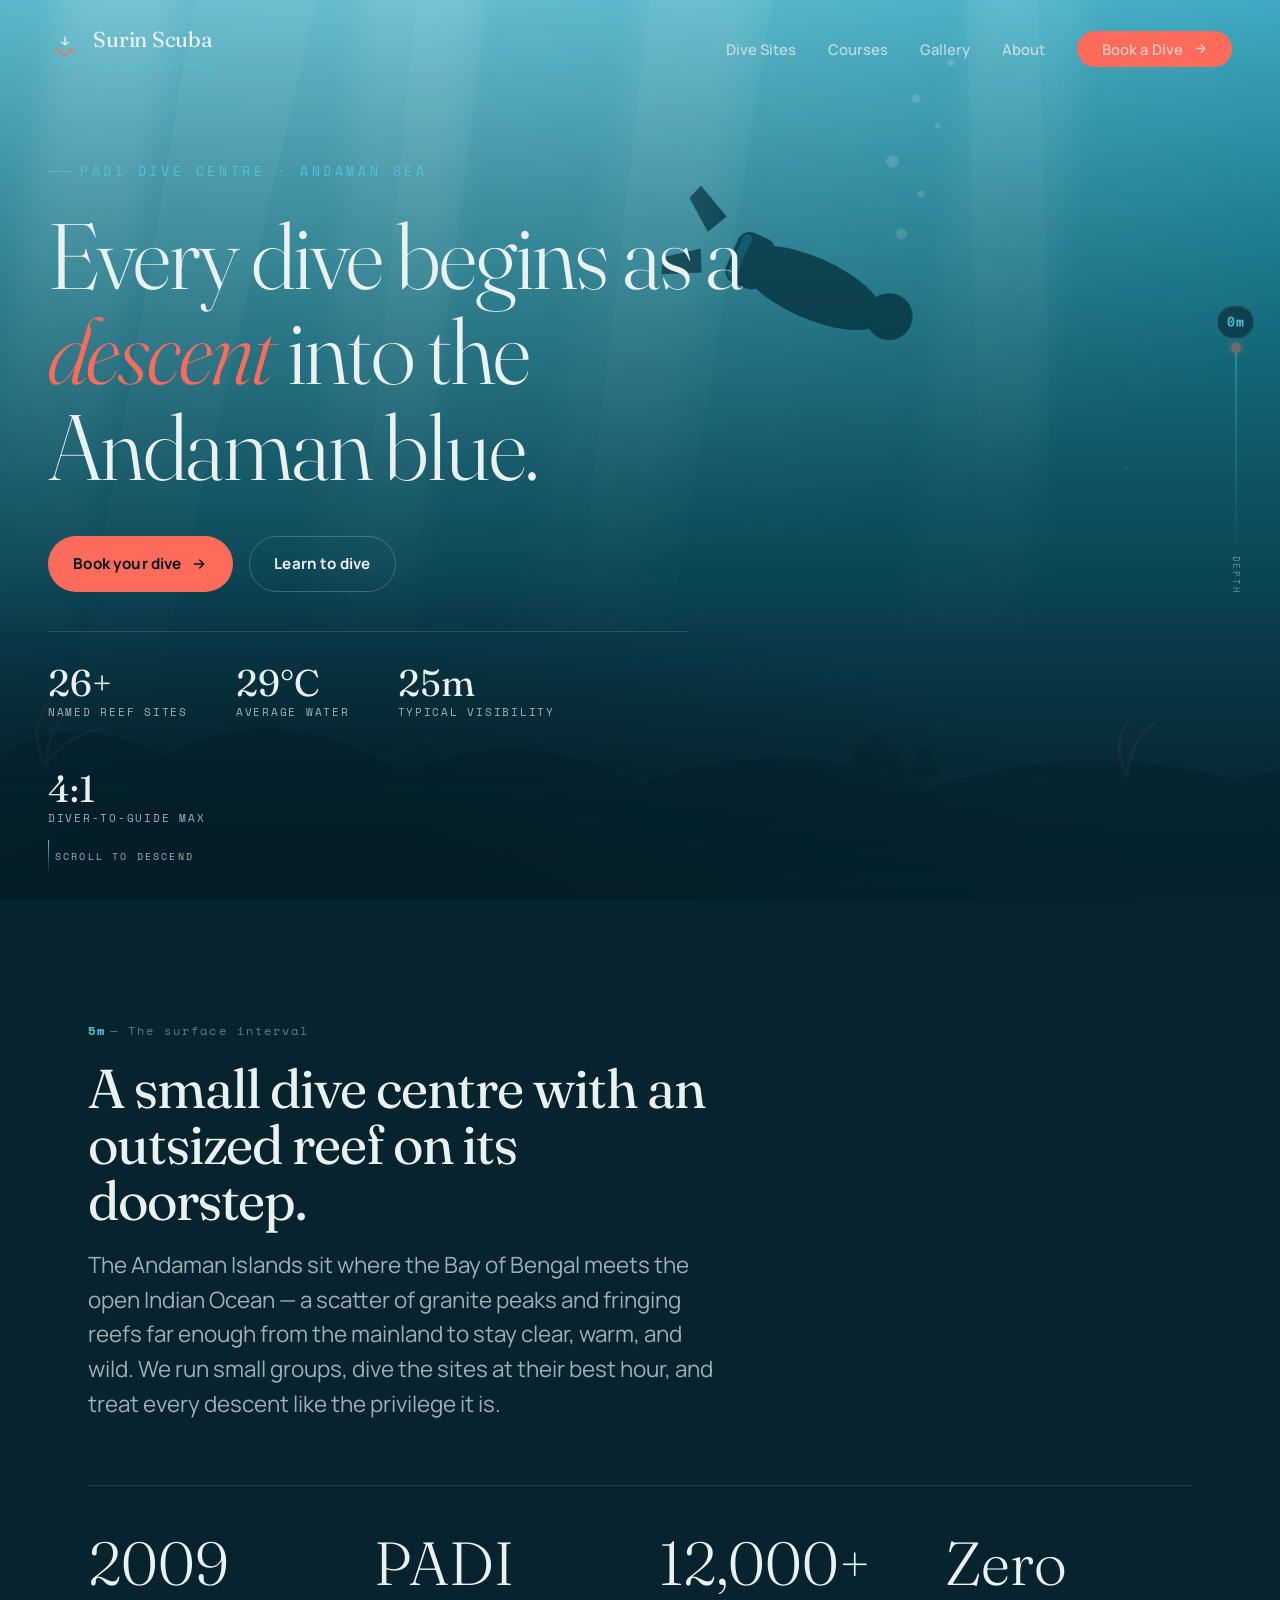
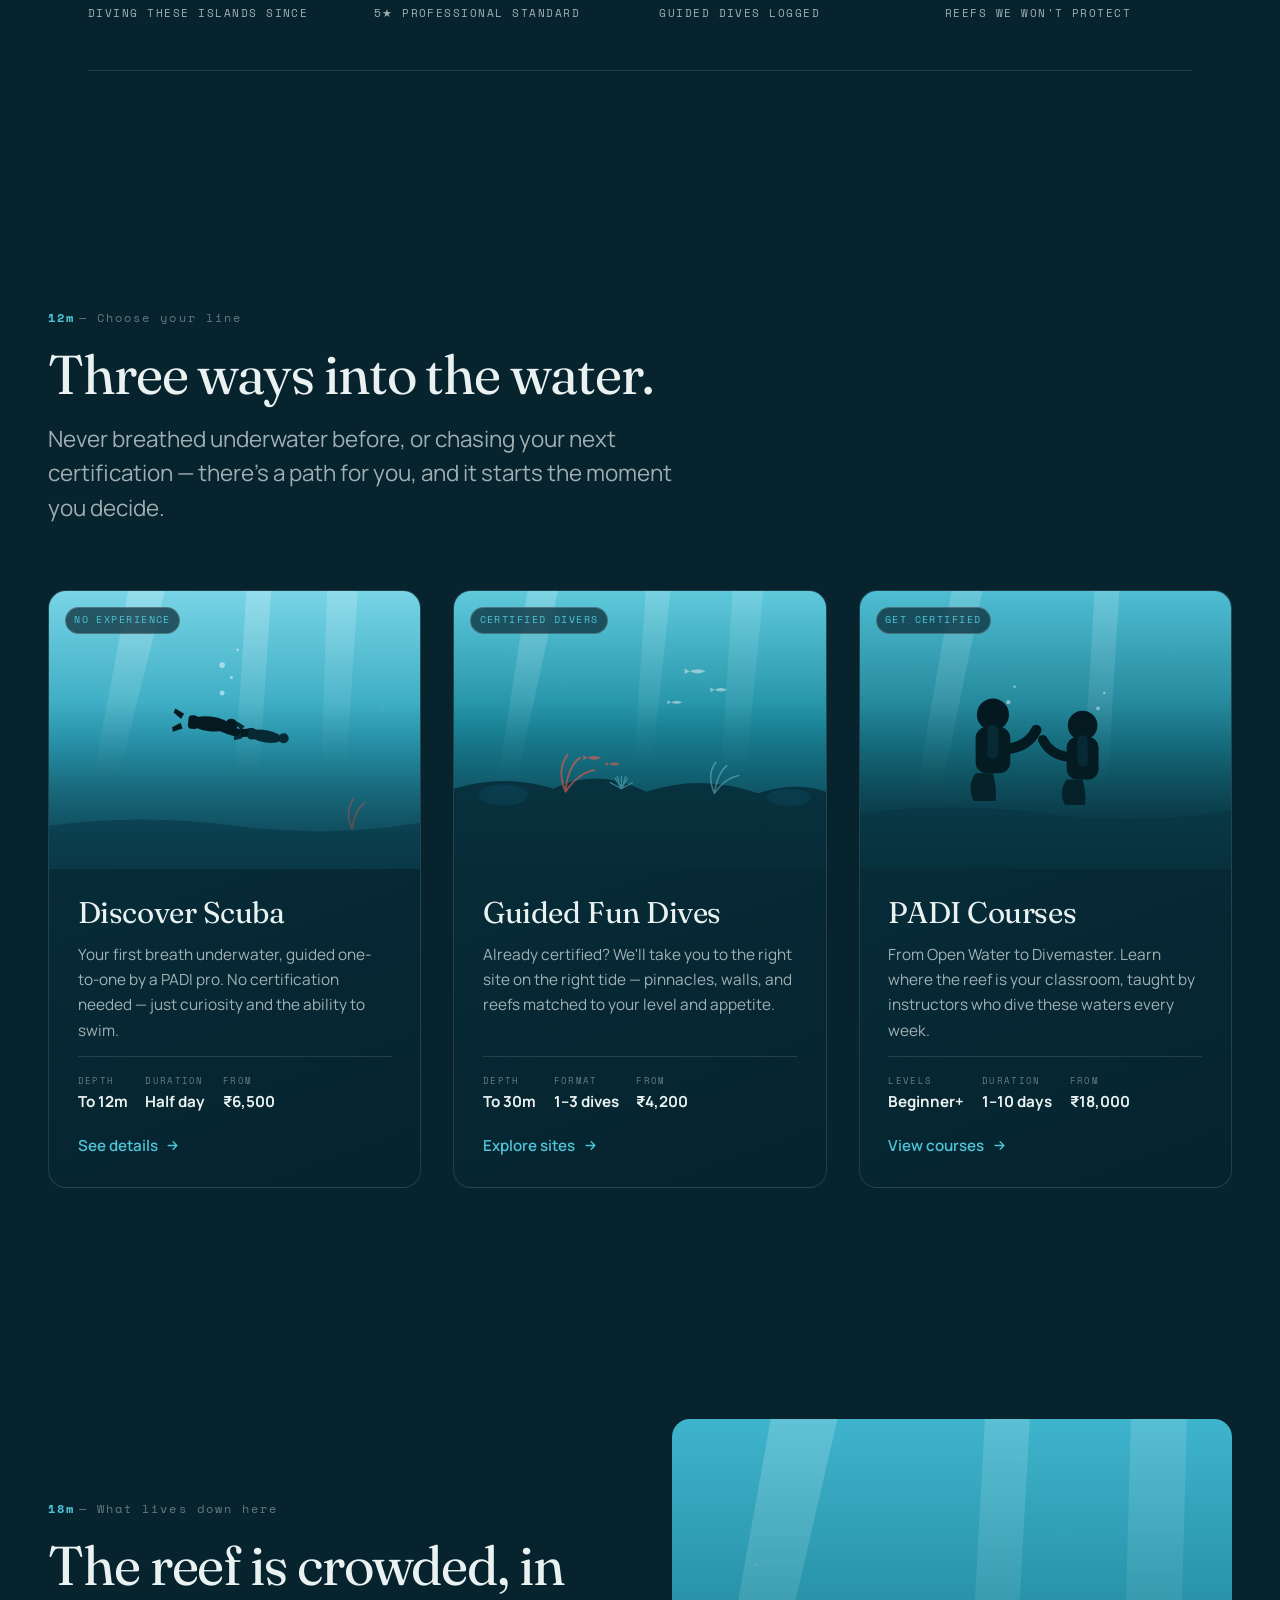
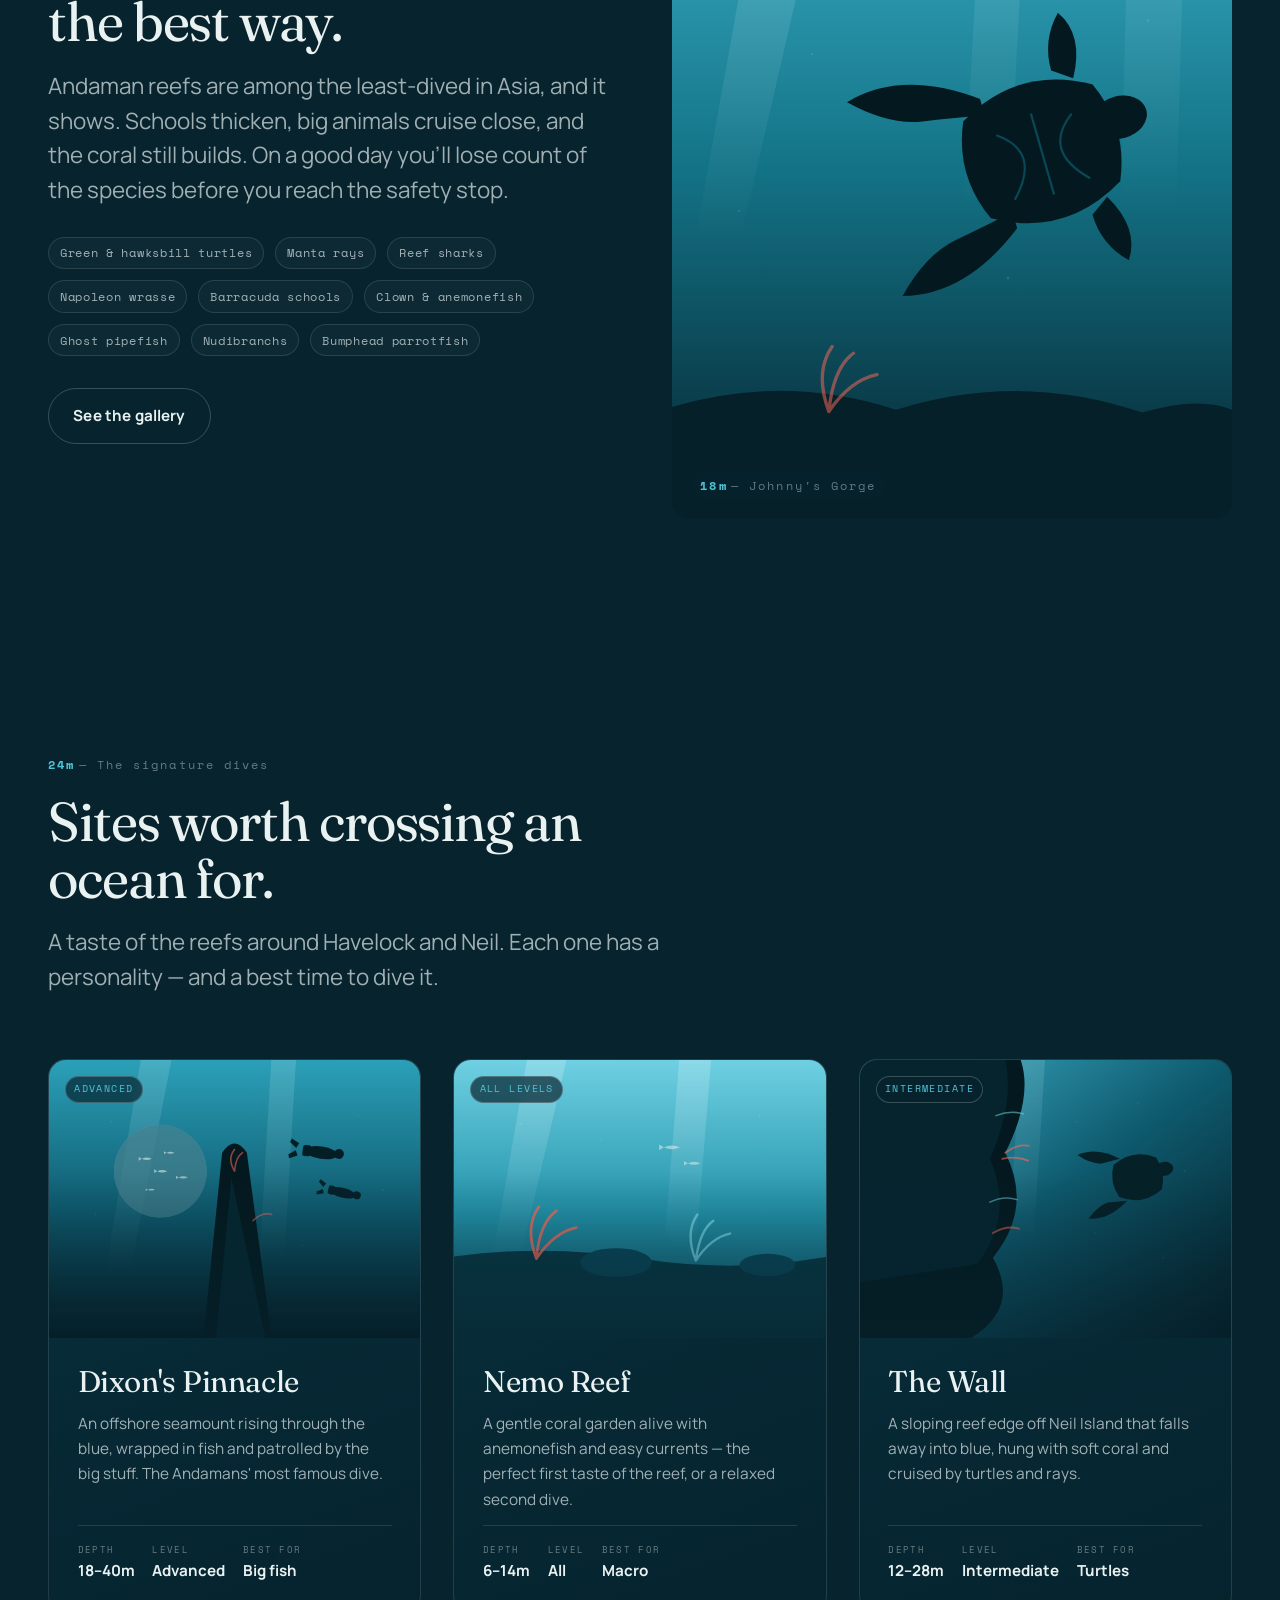
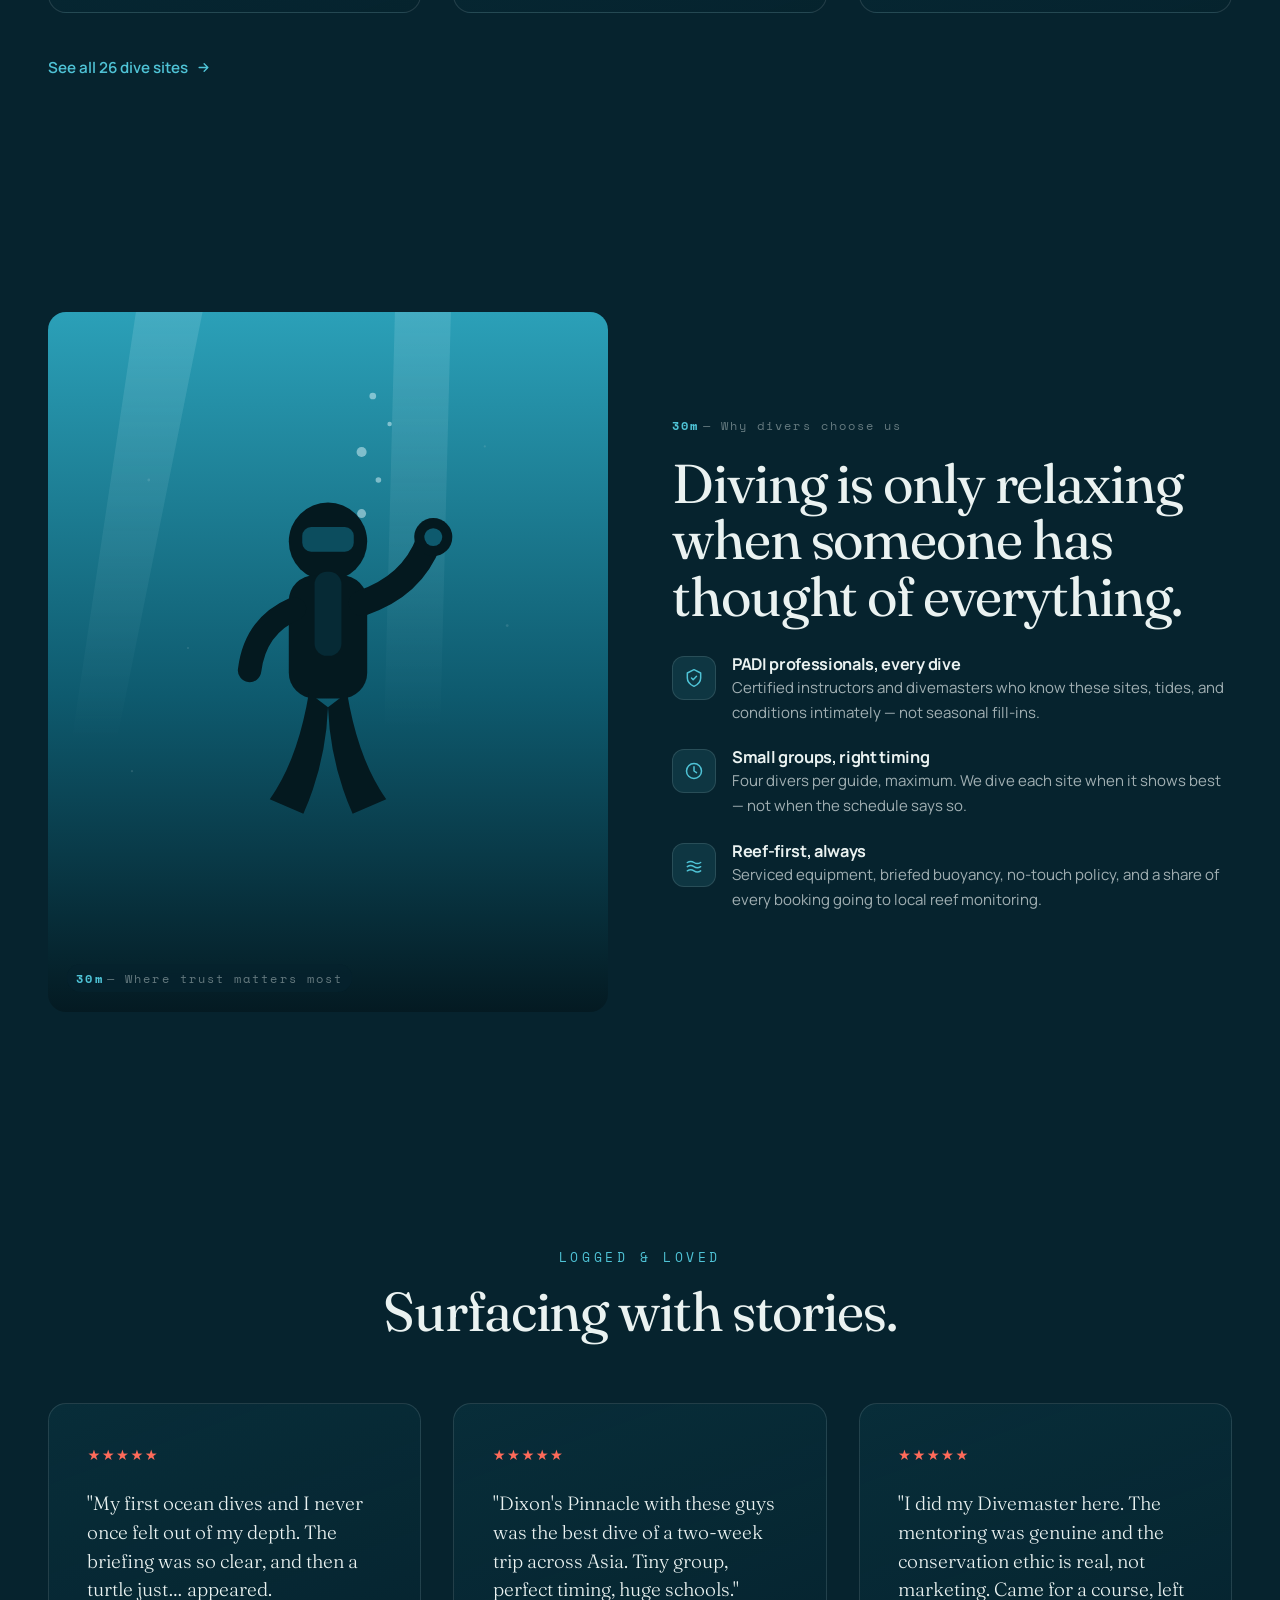
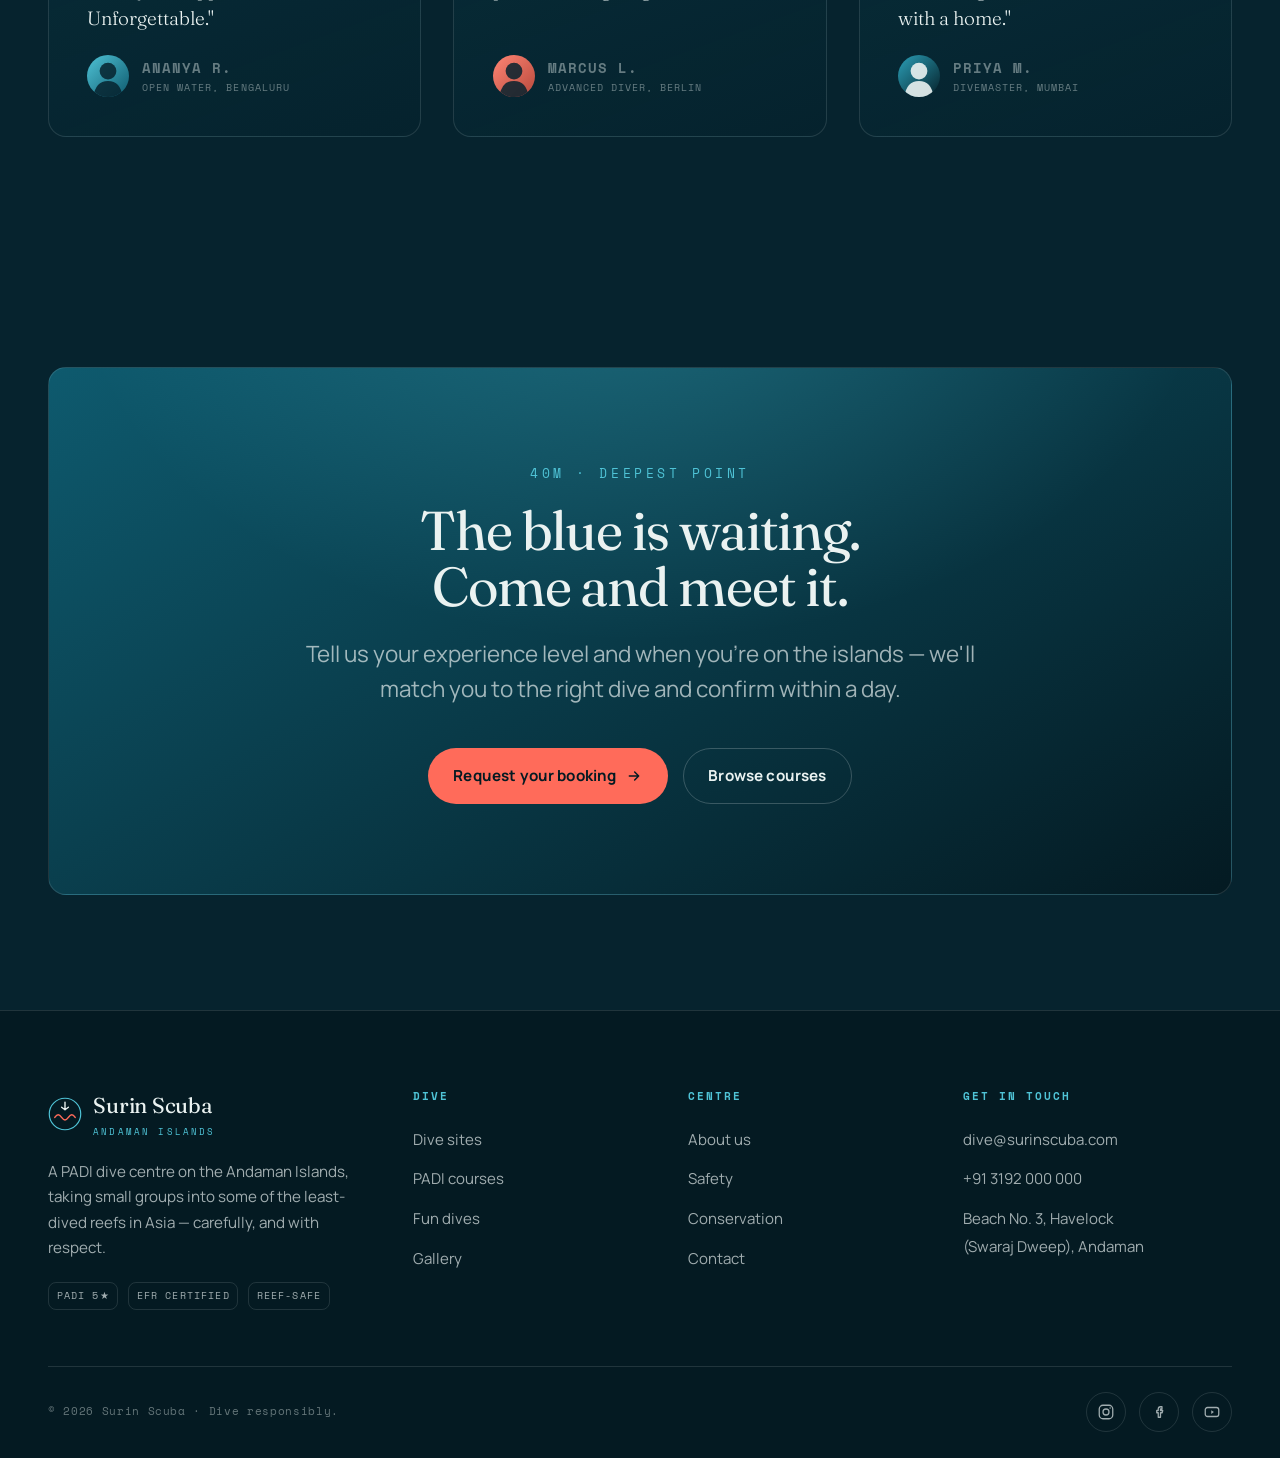
==== index.html @ 65d9786a "Build Surin Scuba dive-centre website Immersive static multi-page site for a PADI dive centre in the" ====
<!DOCTYPE html>
<html lang="en">
<head>
  <meta charset="UTF-8" />
  <meta name="viewport" content="width=device-width, initial-scale=1.0" />
  <title>Surin Scuba — Dive the Andaman Islands | PADI Diving & Courses</title>
  <meta name="description" content="Surin Scuba is a PADI professional dive centre in the Andaman Islands. Descend into living coral reefs, dive with turtles and mantas, and earn your PADI certification in warm, clear water." />
  <link rel="preconnect" href="https://fonts.googleapis.com" />
  <link rel="preconnect" href="https://fonts.gstatic.com" crossorigin />
  <link href="https://fonts.googleapis.com/css2?family=Fraunces:ital,opsz,wght@0,9..144,300;0,9..144,400;0,9..144,500;1,9..144,300;1,9..144,400&family=Manrope:wght@400;500;600;700;800&family=Space+Mono:wght@400;700&display=swap" rel="stylesheet" />
  <link rel="stylesheet" href="assets/css/styles.css" />
  <link rel="icon" href="data:image/svg+xml,%3Csvg xmlns='http://www.w3.org/2000/svg' viewBox='0 0 32 32'%3E%3Ctext y='26' font-size='26'%3E🤿%3C/text%3E%3C/svg%3E" />
</head>
<body data-page="home">

  <!-- ============ HEADER ============ -->
  <header class="site-header">
    <div class="container container--wide">
      <nav class="nav" aria-label="Primary">
        <a class="brand" href="index.html" aria-label="Surin Scuba home">
          <svg class="brand__mark" viewBox="0 0 40 40" fill="none" aria-hidden="true">
            <circle cx="20" cy="20" r="18.5" stroke="#4FC3D6" stroke-width="1.4"/>
            <path d="M8 24c3-4 5-4 8 0s5 4 8 0 5-4 8 0" stroke="#FF6B5A" stroke-width="1.8" stroke-linecap="round"/>
            <path d="M20 6v9m0 0l-4-3m4 3l4-3" stroke="#EAF2F1" stroke-width="1.6" stroke-linecap="round" stroke-linejoin="round"/>
          </svg>
          <span>Surin Scuba<small>Andaman Islands</small></span>
        </a>
        <ul class="nav__links">
          <li><a href="dive-sites.html">Dive Sites</a></li>
          <li><a href="courses.html">Courses</a></li>
          <li><a href="gallery.html">Gallery</a></li>
          <li><a href="about.html">About</a></li>
          <li class="nav__cta"><a class="btn" href="book.html">Book a Dive
            <svg width="15" height="15" viewBox="0 0 24 24" fill="none" stroke="currentColor" stroke-width="2.2" aria-hidden="true"><path d="M5 12h14M13 6l6 6-6 6" stroke-linecap="round" stroke-linejoin="round"/></svg>
          </a></li>
        </ul>
        <button class="nav__toggle" aria-label="Toggle menu" aria-expanded="false" aria-controls="primary-menu"><span></span></button>
      </nav>
    </div>
  </header>

  <!-- ============ DEPTH GAUGE (signature) ============ -->
  <aside class="depth-gauge" data-max-depth="40" aria-hidden="true">
    <span class="depth-gauge__readout">0m</span>
    <div class="depth-gauge__track"><span class="depth-gauge__thumb"></span></div>
    <span class="depth-gauge__label">Depth</span>
  </aside>

  <main>
    <!-- ============ HERO ============ -->
    <section class="hero" aria-label="Introduction">
      <div class="hero__media">
        <img src="assets/img/scene-hero.svg" alt="A diver descending through sunlit water above a coral reef" loading="eager" fetchpriority="high" />
      </div>
      <div class="light-rays" aria-hidden="true"><span></span><span></span><span></span><span></span></div>
      <div class="hero__scrim" aria-hidden="true"></div>

      <div class="container container--wide hero__inner">
        <p class="eyebrow hero__eyebrow">PADI Dive Centre · Andaman Sea</p>
        <h1>Every dive begins as a <span class="display-accent">descent</span> into the Andaman blue.</h1>
        <div class="hero__cta">
          <a class="btn" href="book.html">Book your dive
            <svg width="16" height="16" viewBox="0 0 24 24" fill="none" stroke="currentColor" stroke-width="2.2" aria-hidden="true"><path d="M5 12h14M13 6l6 6-6 6" stroke-linecap="round" stroke-linejoin="round"/></svg>
          </a>
          <a class="btn btn--ghost" href="courses.html">Learn to dive</a>
        </div>
        <div class="hero__meta">
          <div class="hero__stat"><b>26+</b><span>Named reef sites</span></div>
          <div class="hero__stat"><b>29°C</b><span>Average water</span></div>
          <div class="hero__stat"><b>25m</b><span>Typical visibility</span></div>
          <div class="hero__stat"><b>4:1</b><span>Diver-to-guide max</span></div>
        </div>
      </div>
      <span class="scroll-hint"><i></i> Scroll to descend</span>
    </section>

    <!-- ============ INTRO / THESIS ============ -->
    <section class="section" aria-label="Welcome">
      <div class="container">
        <div class="section__head">
          <span class="depth-marker"><b>5m</b> — The surface interval</span>
          <h2 style="margin-top:1rem;">A small dive centre with an outsized reef on its doorstep.</h2>
          <p class="lead">The Andaman Islands sit where the Bay of Bengal meets the open Indian Ocean — a scatter of granite peaks and fringing reefs far enough from the mainland to stay clear, warm, and wild. We run small groups, dive the sites at their best hour, and treat every descent like the privilege it is.</p>
        </div>
        <div class="stat-strip reveal">
          <div class="stat"><b>2009</b><span>Diving these islands since</span></div>
          <div class="stat"><b>PADI</b><span>5★ professional standard</span></div>
          <div class="stat"><b>12,000+</b><span>Guided dives logged</span></div>
          <div class="stat"><b>Zero</b><span>Reefs we won't protect</span></div>
        </div>
      </div>
    </section>

    <!-- ============ THREE PATHS ============ -->
    <section class="section" aria-label="Ways to dive with us">
      <div class="container container--wide">
        <div class="section__head">
          <span class="depth-marker"><b>12m</b> — Choose your line</span>
          <h2 style="margin-top:1rem;">Three ways into the water.</h2>
          <p class="lead">Never breathed underwater before, or chasing your next certification — there's a path for you, and it starts the moment you decide.</p>
        </div>
        <div class="grid grid--3">

          <article class="card reveal" data-delay="1">
            <div class="card__media">
              <span class="card__tag">No experience</span>
              <img src="assets/img/scene-discover.svg" alt="A beginner diver kneeling on a shallow sandy seabed with an instructor" loading="lazy" />
            </div>
            <div class="card__body">
              <h3>Discover Scuba</h3>
              <p>Your first breath underwater, guided one-to-one by a PADI pro. No certification needed — just curiosity and the ability to swim.</p>
              <div class="card__stats">
                <div class="card__stat"><span>Depth</span><b>To 12m</b></div>
                <div class="card__stat"><span>Duration</span><b>Half day</b></div>
                <div class="card__stat"><span>From</span><b>₹6,500</b></div>
              </div>
              <div class="card__foot">
                <a class="link-arrow" href="courses.html#discover">See details
                  <svg width="15" height="15" viewBox="0 0 24 24" fill="none" stroke="currentColor" stroke-width="2.2" aria-hidden="true"><path d="M5 12h14M13 6l6 6-6 6" stroke-linecap="round" stroke-linejoin="round"/></svg>
                </a>
              </div>
            </div>
          </article>

          <article class="card reveal" data-delay="2">
            <div class="card__media">
              <span class="card__tag">Certified divers</span>
              <img src="assets/img/scene-reef.svg" alt="A scuba diver gliding over a vibrant coral wall" loading="lazy" />
            </div>
            <div class="card__body">
              <h3>Guided Fun Dives</h3>
              <p>Already certified? We'll take you to the right site on the right tide — pinnacles, walls, and reefs matched to your level and appetite.</p>
              <div class="card__stats">
                <div class="card__stat"><span>Depth</span><b>To 30m</b></div>
                <div class="card__stat"><span>Format</span><b>1–3 dives</b></div>
                <div class="card__stat"><span>From</span><b>₹4,200</b></div>
              </div>
              <div class="card__foot">
                <a class="link-arrow" href="dive-sites.html">Explore sites
                  <svg width="15" height="15" viewBox="0 0 24 24" fill="none" stroke="currentColor" stroke-width="2.2" aria-hidden="true"><path d="M5 12h14M13 6l6 6-6 6" stroke-linecap="round" stroke-linejoin="round"/></svg>
                </a>
              </div>
            </div>
          </article>

          <article class="card reveal" data-delay="3">
            <div class="card__media">
              <span class="card__tag">Get certified</span>
              <img src="assets/img/scene-course.svg" alt="Two divers practising skills in clear blue water" loading="lazy" />
            </div>
            <div class="card__body">
              <h3>PADI Courses</h3>
              <p>From Open Water to Divemaster. Learn where the reef is your classroom, taught by instructors who dive these waters every week.</p>
              <div class="card__stats">
                <div class="card__stat"><span>Levels</span><b>Beginner+</b></div>
                <div class="card__stat"><span>Duration</span><b>1–10 days</b></div>
                <div class="card__stat"><span>From</span><b>₹18,000</b></div>
              </div>
              <div class="card__foot">
                <a class="link-arrow" href="courses.html">View courses
                  <svg width="15" height="15" viewBox="0 0 24 24" fill="none" stroke="currentColor" stroke-width="2.2" aria-hidden="true"><path d="M5 12h14M13 6l6 6-6 6" stroke-linecap="round" stroke-linejoin="round"/></svg>
                </a>
              </div>
            </div>
          </article>

        </div>
      </div>
    </section>

    <!-- ============ MARINE LIFE SPLIT ============ -->
    <section class="section" aria-label="Marine life">
      <div class="container container--wide">
        <div class="split split--reverse">
          <div class="split__media reveal">
            <img src="assets/img/scene-turtle.svg" alt="A green sea turtle swimming over a coral reef" loading="lazy" />
            <span class="depth-marker"><b>18m</b> — Johnny's Gorge</span>
          </div>
          <div>
            <span class="depth-marker"><b>18m</b> — What lives down here</span>
            <h2 style="margin:1rem 0 1.2rem;">The reef is crowded, in the best way.</h2>
            <p class="lead">Andaman reefs are among the least-dived in Asia, and it shows. Schools thicken, big animals cruise close, and the coral still builds. On a good day you'll lose count of the species before you reach the safety stop.</p>
            <div class="species-row" style="margin-top:1.8rem;">
              <span class="species-chip">Green &amp; hawksbill turtles</span>
              <span class="species-chip">Manta rays</span>
              <span class="species-chip">Reef sharks</span>
              <span class="species-chip">Napoleon wrasse</span>
              <span class="species-chip">Barracuda schools</span>
              <span class="species-chip">Clown &amp; anemonefish</span>
              <span class="species-chip">Ghost pipefish</span>
              <span class="species-chip">Nudibranchs</span>
              <span class="species-chip">Bumphead parrotfish</span>
            </div>
            <div class="hero__cta" style="margin-top:2rem;">
              <a class="btn btn--ghost" href="gallery.html">See the gallery</a>
            </div>
          </div>
        </div>
      </div>
    </section>

    <!-- ============ FEATURED SITES ============ -->
    <section class="section" aria-label="Featured dive sites">
      <div class="container container--wide">
        <div class="section__head">
          <span class="depth-marker"><b>24m</b> — The signature dives</span>
          <h2 style="margin-top:1rem;">Sites worth crossing an ocean for.</h2>
          <p class="lead">A taste of the reefs around Havelock and Neil. Each one has a personality — and a best time to dive it.</p>
        </div>
        <div class="grid grid--3">
          <article class="card reveal" data-delay="1">
            <div class="card__media"><span class="card__tag">Advanced</span>
              <img src="assets/img/scene-pinnacle.svg" alt="Divers descending a deep offshore pinnacle" loading="lazy" /></div>
            <div class="card__body">
              <h3>Dixon's Pinnacle</h3>
              <p>An offshore seamount rising through the blue, wrapped in fish and patrolled by the big stuff. The Andamans' most famous dive.</p>
              <div class="card__stats">
                <div class="card__stat"><span>Depth</span><b>18–40m</b></div>
                <div class="card__stat"><span>Level</span><b>Advanced</b></div>
                <div class="card__stat"><span>Best for</span><b>Big fish</b></div>
              </div>
            </div>
          </article>
          <article class="card reveal" data-delay="2">
            <div class="card__media"><span class="card__tag">All levels</span>
              <img src="assets/img/scene-coral.svg" alt="Shallow coral garden teeming with reef fish" loading="lazy" /></div>
            <div class="card__body">
              <h3>Nemo Reef</h3>
              <p>A gentle coral garden alive with anemonefish and easy currents — the perfect first taste of the reef, or a relaxed second dive.</p>
              <div class="card__stats">
                <div class="card__stat"><span>Depth</span><b>6–14m</b></div>
                <div class="card__stat"><span>Level</span><b>All</b></div>
                <div class="card__stat"><span>Best for</span><b>Macro</b></div>
              </div>
            </div>
          </article>
          <article class="card reveal" data-delay="3">
            <div class="card__media"><span class="card__tag">Intermediate</span>
              <img src="assets/img/scene-wall.svg" alt="A reef wall dropping into deep blue water" loading="lazy" /></div>
            <div class="card__body">
              <h3>The Wall</h3>
              <p>A sloping reef edge off Neil Island that falls away into blue, hung with soft coral and cruised by turtles and rays.</p>
              <div class="card__stats">
                <div class="card__stat"><span>Depth</span><b>12–28m</b></div>
                <div class="card__stat"><span>Level</span><b>Intermediate</b></div>
                <div class="card__stat"><span>Best for</span><b>Turtles</b></div>
              </div>
            </div>
          </article>
        </div>
        <div style="margin-top:2.5rem;">
          <a class="link-arrow" href="dive-sites.html">See all 26 dive sites
            <svg width="15" height="15" viewBox="0 0 24 24" fill="none" stroke="currentColor" stroke-width="2.2" aria-hidden="true"><path d="M5 12h14M13 6l6 6-6 6" stroke-linecap="round" stroke-linejoin="round"/></svg>
          </a>
        </div>
      </div>
    </section>

    <!-- ============ WHY US ============ -->
    <section class="section" aria-label="Why dive with Surin Scuba">
      <div class="container container--wide">
        <div class="split">
          <div class="split__media reveal">
            <img src="assets/img/scene-guide.svg" alt="A dive guide signalling underwater in clear blue water" loading="lazy" />
            <span class="depth-marker"><b>30m</b> — Where trust matters most</span>
          </div>
          <div>
            <span class="depth-marker"><b>30m</b> — Why divers choose us</span>
            <h2 style="margin:1rem 0 0.6rem;">Diving is only relaxing when someone has thought of everything.</h2>
            <ul class="feature-list">
              <li>
                <span class="fi-icon"><svg width="20" height="20" viewBox="0 0 24 24" fill="none" stroke="currentColor" stroke-width="1.8" aria-hidden="true"><path d="M12 2l8 4v6c0 5-3.5 8-8 10-4.5-2-8-5-8-10V6l8-4z" stroke-linejoin="round"/><path d="M9 12l2 2 4-4" stroke-linecap="round" stroke-linejoin="round"/></svg></span>
                <div><h4>PADI professionals, every dive</h4><p>Certified instructors and divemasters who know these sites, tides, and conditions intimately — not seasonal fill-ins.</p></div>
              </li>
              <li>
                <span class="fi-icon"><svg width="20" height="20" viewBox="0 0 24 24" fill="none" stroke="currentColor" stroke-width="1.8" aria-hidden="true"><circle cx="12" cy="12" r="9"/><path d="M12 7v5l3 2" stroke-linecap="round" stroke-linejoin="round"/></svg></span>
                <div><h4>Small groups, right timing</h4><p>Four divers per guide, maximum. We dive each site when it shows best — not when the schedule says so.</p></div>
              </li>
              <li>
                <span class="fi-icon"><svg width="20" height="20" viewBox="0 0 24 24" fill="none" stroke="currentColor" stroke-width="1.8" aria-hidden="true"><path d="M4 14c3-2 5-2 8 0s5 2 8 0" stroke-linecap="round"/><path d="M4 9c3-2 5-2 8 0s5 2 8 0" stroke-linecap="round"/><path d="M4 19c3-2 5-2 8 0s5 2 8 0" stroke-linecap="round"/></svg></span>
                <div><h4>Reef-first, always</h4><p>Serviced equipment, briefed buoyancy, no-touch policy, and a share of every booking going to local reef monitoring.</p></div>
              </li>
            </ul>
          </div>
        </div>
      </div>
    </section>

    <!-- ============ TESTIMONIALS ============ -->
    <section class="section" aria-label="What divers say">
      <div class="container container--wide">
        <div class="section__head section__head--center">
          <span class="eyebrow eyebrow--center">Logged &amp; loved</span>
          <h2 style="margin-top:0.8rem;">Surfacing with stories.</h2>
        </div>
        <div class="grid grid--3">
          <figure class="quote reveal" data-delay="1">
            <div class="stars" aria-label="5 out of 5">★★★★★</div>
            <blockquote><p>"My first ocean dives and I never once felt out of my depth. The briefing was so clear, and then a turtle just… appeared. Unforgettable."</p></blockquote>
            <figcaption class="quote__by">
              <img src="assets/img/avatar-1.svg" alt="" />
              <span><b>Ananya R.</b><span>Open Water, Bengaluru</span></span>
            </figcaption>
          </figure>
          <figure class="quote reveal" data-delay="2">
            <div class="stars" aria-label="5 out of 5">★★★★★</div>
            <blockquote><p>"Dixon's Pinnacle with these guys was the best dive of a two-week trip across Asia. Tiny group, perfect timing, huge schools."</p></blockquote>
            <figcaption class="quote__by">
              <img src="assets/img/avatar-2.svg" alt="" />
              <span><b>Marcus L.</b><span>Advanced diver, Berlin</span></span>
            </figcaption>
          </figure>
          <figure class="quote reveal" data-delay="3">
            <div class="stars" aria-label="5 out of 5">★★★★★</div>
            <blockquote><p>"I did my Divemaster here. The mentoring was genuine and the conservation ethic is real, not marketing. Came for a course, left with a home."</p></blockquote>
            <figcaption class="quote__by">
              <img src="assets/img/avatar-3.svg" alt="" />
              <span><b>Priya M.</b><span>Divemaster, Mumbai</span></span>
            </figcaption>
          </figure>
        </div>
      </div>
    </section>

    <!-- ============ FINAL CTA ============ -->
    <section class="section" aria-label="Book a dive">
      <div class="container container--wide">
        <div class="cta-banner reveal">
          <span class="eyebrow eyebrow--center">40m · Deepest point</span>
          <h2>The blue is waiting. Come and meet it.</h2>
          <p class="lead">Tell us your experience level and when you're on the islands — we'll match you to the right dive and confirm within a day.</p>
          <div class="hero__cta">
            <a class="btn" href="book.html">Request your booking
              <svg width="16" height="16" viewBox="0 0 24 24" fill="none" stroke="currentColor" stroke-width="2.2" aria-hidden="true"><path d="M5 12h14M13 6l6 6-6 6" stroke-linecap="round" stroke-linejoin="round"/></svg>
            </a>
            <a class="btn btn--ghost" href="courses.html">Browse courses</a>
          </div>
        </div>
      </div>
    </section>
  </main>

  <!-- ============ FOOTER ============ -->
  <footer class="site-footer">
    <div class="container container--wide">
      <div class="footer__grid">
        <div class="footer__brand">
          <a class="brand" href="index.html" aria-label="Surin Scuba home">
            <svg class="brand__mark" viewBox="0 0 40 40" fill="none" aria-hidden="true">
              <circle cx="20" cy="20" r="18.5" stroke="#4FC3D6" stroke-width="1.4"/>
              <path d="M8 24c3-4 5-4 8 0s5 4 8 0 5-4 8 0" stroke="#FF6B5A" stroke-width="1.8" stroke-linecap="round"/>
              <path d="M20 6v9m0 0l-4-3m4 3l4-3" stroke="#EAF2F1" stroke-width="1.6" stroke-linecap="round" stroke-linejoin="round"/>
            </svg>
            <span>Surin Scuba<small>Andaman Islands</small></span>
          </a>
          <p>A PADI dive centre on the Andaman Islands, taking small groups into some of the least-dived reefs in Asia — carefully, and with respect.</p>
          <div class="badges">
            <span class="badge">PADI 5★</span>
            <span class="badge">EFR Certified</span>
            <span class="badge">Reef-Safe</span>
          </div>
        </div>
        <div class="footer__col">
          <h5>Dive</h5>
          <ul>
            <li><a href="dive-sites.html">Dive sites</a></li>
            <li><a href="courses.html">PADI courses</a></li>
            <li><a href="book.html">Fun dives</a></li>
            <li><a href="gallery.html">Gallery</a></li>
          </ul>
        </div>
        <div class="footer__col">
          <h5>Centre</h5>
          <ul>
            <li><a href="about.html">About us</a></li>
            <li><a href="about.html#safety">Safety</a></li>
            <li><a href="about.html#conservation">Conservation</a></li>
            <li><a href="book.html">Contact</a></li>
          </ul>
        </div>
        <div class="footer__col">
          <h5>Get in touch</h5>
          <ul>
            <li><a href="mailto:dive@surinscuba.com">dive@surinscuba.com</a></li>
            <li><a href="tel:+913192000000">+91 3192 000 000</a></li>
            <li><span style="color:var(--ink-soft);font-size:0.94rem;">Beach No. 3, Havelock<br/>(Swaraj Dweep), Andaman</span></li>
          </ul>
        </div>
      </div>
      <div class="footer__bar">
        <p>© <span data-year>2026</span> Surin Scuba · Dive responsibly.</p>
        <div class="footer__social">
          <a href="#" aria-label="Instagram"><svg width="18" height="18" viewBox="0 0 24 24" fill="none" stroke="currentColor" stroke-width="1.7" aria-hidden="true"><rect x="3" y="3" width="18" height="18" rx="5"/><circle cx="12" cy="12" r="4"/><circle cx="17.5" cy="6.5" r="1" fill="currentColor" stroke="none"/></svg></a>
          <a href="#" aria-label="Facebook"><svg width="18" height="18" viewBox="0 0 24 24" fill="none" stroke="currentColor" stroke-width="1.7" aria-hidden="true"><path d="M14 8h2V5h-2c-1.7 0-3 1.3-3 3v2H9v3h2v6h3v-6h2.2l.8-3H14V8z" stroke-linejoin="round"/></svg></a>
          <a href="#" aria-label="YouTube"><svg width="18" height="18" viewBox="0 0 24 24" fill="none" stroke="currentColor" stroke-width="1.7" aria-hidden="true"><rect x="3" y="6" width="18" height="12" rx="3"/><path d="M11 9.5l3.5 2.5L11 14.5v-5z" fill="currentColor" stroke="none"/></svg></a>
        </div>
      </div>
    </div>
  </footer>

  <script src="assets/js/main.js"></script>
</body>
</html>
---- assets/css/styles.css ----
/* ============================================================
   SURIN SCUBA — "The Descent"
   A dive operation in the Andaman Islands.
   Single stylesheet. Design spine: depth (surface -> abyss).
   ============================================================ */

/* ----------------------------------------------------------
   1. DESIGN TOKENS
   ---------------------------------------------------------- */
:root {
  /* Depth palette — surface light down to the abyss */
  --surface-aqua: #4FC3D6;
  --lagoon-teal:  #1B8A9E;
  --deep-current: #0E5A6E;
  --abyss:        #06232E;
  --abyss-deep:   #041a22;
  --coral-ember:  #FF6B5A;   /* the single warm accent — reef life, CTAs */
  --coral-glow:   #ff8574;
  --sand-mist:    #EAF2F1;   /* light text / light sections */
  --sand-dim:     #b9cdcb;

  /* Semantic */
  --bg:            var(--abyss);
  --bg-deep:       var(--abyss-deep);
  --ink:           var(--sand-mist);
  --ink-soft:      rgba(234, 242, 241, 0.68);
  --ink-faint:     rgba(234, 242, 241, 0.42);
  --line:          rgba(234, 242, 241, 0.12);
  --line-strong:   rgba(234, 242, 241, 0.22);
  --accent:        var(--coral-ember);

  /* Type */
  --font-display: "Fraunces", "Georgia", serif;
  --font-body:    "Manrope", system-ui, -apple-system, "Segoe UI", sans-serif;
  --font-mono:    "Space Mono", ui-monospace, "SFMono-Regular", monospace;

  /* Fluid type scale */
  --fs-eyebrow: clamp(0.72rem, 0.68rem + 0.2vw, 0.8rem);
  --fs-body:    clamp(1rem, 0.96rem + 0.2vw, 1.075rem);
  --fs-lead:    clamp(1.15rem, 1.02rem + 0.6vw, 1.4rem);
  --fs-h3:      clamp(1.35rem, 1.15rem + 0.9vw, 1.9rem);
  --fs-h2:      clamp(2rem, 1.5rem + 2.4vw, 3.6rem);
  --fs-h1:      clamp(2.8rem, 1.8rem + 5vw, 6.5rem);

  /* Spacing / layout */
  --container: 1200px;
  --gutter: clamp(1.25rem, 4vw, 3rem);
  --section-pad: clamp(4.5rem, 9vw, 9rem);
  --radius: 18px;
  --radius-sm: 12px;

  /* Motion */
  --ease: cubic-bezier(0.22, 1, 0.36, 1);
  --ease-in-out: cubic-bezier(0.65, 0, 0.35, 1);
}

/* ----------------------------------------------------------
   2. RESET / BASE
   ---------------------------------------------------------- */
*, *::before, *::after { box-sizing: border-box; }
* { margin: 0; }

html { scroll-behavior: smooth; -webkit-text-size-adjust: 100%; }

body {
  font-family: var(--font-body);
  font-size: var(--fs-body);
  line-height: 1.65;
  color: var(--ink);
  background: var(--bg);
  -webkit-font-smoothing: antialiased;
  text-rendering: optimizeLegibility;
  overflow-x: hidden;
}

img, picture, svg, video { display: block; max-width: 100%; }
img { height: auto; }
/* Failed remote photos fade out, letting the container's ocean gradient show */
img.img-failed { opacity: 0 !important; }

a { color: inherit; text-decoration: none; }
ul, ol { list-style: none; padding: 0; }
button, input, select, textarea { font: inherit; color: inherit; }
button { cursor: pointer; background: none; border: none; }
fieldset { border: 0; padding: 0; margin: 0; min-width: 0; }

::selection { background: var(--coral-ember); color: var(--abyss-deep); }

:focus-visible {
  outline: 2px solid var(--surface-aqua);
  outline-offset: 3px;
  border-radius: 3px;
}

/* ----------------------------------------------------------
   3. TYPOGRAPHY
   ---------------------------------------------------------- */
h1, h2, h3, h4 {
  font-family: var(--font-display);
  font-weight: 400;
  line-height: 1.03;
  letter-spacing: -0.02em;
  font-optical-sizing: auto;
}
h1 { font-size: var(--fs-h1); font-weight: 300; }
h2 { font-size: var(--fs-h2); }
h3 { font-size: var(--fs-h3); letter-spacing: -0.015em; }

p { max-width: 62ch; }
strong { font-weight: 700; color: var(--ink); }

.lead {
  font-size: var(--fs-lead);
  color: var(--ink-soft);
  line-height: 1.55;
  max-width: 52ch;
}

.eyebrow {
  font-family: var(--font-mono);
  font-size: var(--fs-eyebrow);
  letter-spacing: 0.28em;
  text-transform: uppercase;
  color: var(--surface-aqua);
  display: inline-flex;
  align-items: center;
  gap: 0.7em;
}
.eyebrow::before {
  content: "";
  width: 1.8em;
  height: 1px;
  background: var(--surface-aqua);
  opacity: 0.7;
}
.eyebrow--center::before { display: none; }

.display-accent { color: var(--coral-ember); font-style: italic; }
.text-italic { font-style: italic; }

/* ----------------------------------------------------------
   4. LAYOUT
   ---------------------------------------------------------- */
.container {
  width: 100%;
  max-width: var(--container);
  margin-inline: auto;
  padding-inline: var(--gutter);
}
.container--wide { max-width: 1400px; }
.container--narrow { max-width: 820px; }

.section { padding-block: var(--section-pad); position: relative; }
.section__head { max-width: 640px; margin-bottom: clamp(2.5rem, 5vw, 4rem); }
.section__head--center { margin-inline: auto; text-align: center; }
.section__head h2 { margin-top: 0.8rem; }
.section__head .lead { margin-top: 1.2rem; }

/* Meaningful depth marker (structural device) */
.depth-marker {
  font-family: var(--font-mono);
  font-size: 0.72rem;
  letter-spacing: 0.18em;
  color: var(--ink-faint);
  display: inline-flex;
  align-items: baseline;
  gap: 0.5ch;
}
.depth-marker b { color: var(--surface-aqua); font-weight: 700; }

.grid { display: grid; gap: clamp(1.25rem, 2.5vw, 2rem); }
.grid--3 { grid-template-columns: repeat(3, 1fr); }
.grid--2 { grid-template-columns: repeat(2, 1fr); }
.grid--4 { grid-template-columns: repeat(4, 1fr); }

/* ----------------------------------------------------------
   5. BUTTONS
   ---------------------------------------------------------- */
.btn {
  --btn-bg: var(--coral-ember);
  --btn-ink: var(--abyss-deep);
  display: inline-flex;
  align-items: center;
  gap: 0.65em;
  padding: 0.95em 1.6em;
  border-radius: 100px;
  font-family: var(--font-body);
  font-weight: 700;
  font-size: 0.95rem;
  letter-spacing: 0.01em;
  background: var(--btn-bg);
  color: var(--btn-ink);
  border: 1px solid transparent;
  transition: transform 0.4s var(--ease), box-shadow 0.4s var(--ease),
              background 0.3s var(--ease), color 0.3s var(--ease);
  will-change: transform;
}
.btn svg { transition: transform 0.4s var(--ease); }
.btn:hover { transform: translateY(-3px); box-shadow: 0 14px 34px -12px rgba(255, 107, 90, 0.6); }
.btn:hover svg { transform: translateX(4px); }

.btn--ghost {
  --btn-bg: transparent;
  --btn-ink: var(--ink);
  border-color: var(--line-strong);
}
.btn--ghost:hover {
  background: rgba(234, 242, 241, 0.06);
  border-color: var(--surface-aqua);
  box-shadow: none;
}
.btn--block { display: flex; width: 100%; justify-content: center; }

.link-arrow {
  display: inline-flex;
  align-items: center;
  gap: 0.5em;
  font-weight: 600;
  color: var(--surface-aqua);
  font-size: 0.95rem;
}
.link-arrow svg { transition: transform 0.35s var(--ease); }
.link-arrow:hover svg { transform: translateX(5px); }

/* ----------------------------------------------------------
   6. HEADER / NAV
   ---------------------------------------------------------- */
.site-header {
  position: fixed;
  inset: 0 0 auto 0;
  z-index: 100;
  transition: background 0.5s var(--ease), backdrop-filter 0.5s var(--ease),
              border-color 0.5s var(--ease), padding 0.4s var(--ease);
  border-bottom: 1px solid transparent;
  padding-block: 1.4rem;
}
.site-header.is-scrolled {
  background: rgba(6, 35, 46, 0.82);
  backdrop-filter: blur(14px) saturate(1.2);
  -webkit-backdrop-filter: blur(14px) saturate(1.2);
  border-bottom-color: var(--line);
  padding-block: 0.85rem;
}
.nav {
  display: flex;
  align-items: center;
  justify-content: space-between;
  gap: 2rem;
}
.brand {
  display: inline-flex;
  align-items: center;
  gap: 0.7rem;
  font-family: var(--font-display);
  font-size: 1.35rem;
  letter-spacing: -0.01em;
  color: var(--ink);
  z-index: 2;
}
.brand__mark { width: 34px; height: 34px; flex: none; }
.brand small {
  display: block;
  font-family: var(--font-mono);
  font-size: 0.56rem;
  letter-spacing: 0.24em;
  text-transform: uppercase;
  color: var(--surface-aqua);
  margin-top: 2px;
}

.nav__links {
  display: flex;
  align-items: center;
  gap: clamp(1.2rem, 2.5vw, 2.4rem);
}
.nav__links a {
  font-size: 0.92rem;
  font-weight: 600;
  color: var(--ink-soft);
  position: relative;
  padding-block: 0.3rem;
  transition: color 0.3s var(--ease);
}
.nav__links a::after {
  content: "";
  position: absolute;
  left: 0; bottom: 0;
  width: 100%; height: 1px;
  background: var(--surface-aqua);
  transform: scaleX(0);
  transform-origin: left;
  transition: transform 0.35s var(--ease);
}
.nav__links a:hover, .nav__links a[aria-current="page"] { color: var(--ink); }
.nav__links a:hover::after, .nav__links a[aria-current="page"]::after { transform: scaleX(1); }
.nav__cta { display: inline-flex; }

.nav__toggle {
  display: none;
  width: 46px; height: 46px;
  border-radius: 50%;
  border: 1px solid var(--line-strong);
  position: relative;
  z-index: 2;
}
.nav__toggle span, .nav__toggle span::before, .nav__toggle span::after {
  content: "";
  position: absolute;
  left: 50%; top: 50%;
  width: 18px; height: 1.6px;
  background: var(--ink);
  transform: translate(-50%, -50%);
  transition: transform 0.35s var(--ease), opacity 0.2s var(--ease);
}
.nav__toggle span::before { transform: translate(-50%, -6px); }
.nav__toggle span::after  { transform: translate(-50%, 6px); }
body.nav-open .nav__toggle span { background: transparent; }
body.nav-open .nav__toggle span::before { transform: translate(-50%, 0) rotate(45deg); background: var(--ink); }
body.nav-open .nav__toggle span::after  { transform: translate(-50%, 0) rotate(-45deg); background: var(--ink); }

/* ----------------------------------------------------------
   7. DEPTH GAUGE (signature element)
   ---------------------------------------------------------- */
.depth-gauge {
  position: fixed;
  right: clamp(0.9rem, 2vw, 1.8rem);
  top: 50%;
  transform: translateY(-50%);
  z-index: 60;
  display: flex;
  flex-direction: column;
  align-items: center;
  gap: 0.6rem;
  pointer-events: none;
  opacity: 0;
  transition: opacity 0.6s var(--ease);
}
.depth-gauge.is-ready { opacity: 1; }
.depth-gauge__readout {
  font-family: var(--font-mono);
  font-size: 0.82rem;
  font-weight: 700;
  color: var(--surface-aqua);
  letter-spacing: 0.05em;
  background: rgba(6, 35, 46, 0.6);
  border: 1px solid var(--line);
  border-radius: 100px;
  padding: 0.35em 0.7em;
  backdrop-filter: blur(6px);
  -webkit-backdrop-filter: blur(6px);
  min-width: 4.6ch;
  text-align: center;
}
.depth-gauge__track {
  width: 2px;
  height: clamp(120px, 22vh, 220px);
  background: linear-gradient(var(--surface-aqua), var(--deep-current));
  border-radius: 2px;
  position: relative;
  opacity: 0.4;
}
.depth-gauge__thumb {
  position: absolute;
  left: 50%;
  top: 0;
  width: 10px; height: 10px;
  border-radius: 50%;
  background: var(--coral-ember);
  box-shadow: 0 0 0 4px rgba(255, 107, 90, 0.22);
  transform: translate(-50%, -50%);
  transition: top 0.1s linear;
}
.depth-gauge__label {
  font-family: var(--font-mono);
  font-size: 0.55rem;
  letter-spacing: 0.2em;
  text-transform: uppercase;
  color: var(--ink-faint);
  writing-mode: vertical-rl;
}

/* ----------------------------------------------------------
   8. HERO / ATMOSPHERE
   ---------------------------------------------------------- */
.hero {
  position: relative;
  min-height: 100svh;
  display: flex;
  align-items: flex-end;
  padding-bottom: clamp(3rem, 8vh, 6rem);
  overflow: hidden;
  background: linear-gradient(180deg, #2aa7c0 0%, var(--lagoon-teal) 42%, var(--deep-current) 74%, var(--abyss) 100%);
}
.hero__media {
  position: absolute;
  inset: 0;
  z-index: 0;
}
.hero__media img {
  width: 100%; height: 100%;
  object-fit: cover;
  opacity: 0.55;
  mix-blend-mode: luminosity;
  will-change: transform;
}
.hero__scrim {
  position: absolute;
  inset: 0;
  z-index: 1;
  background:
    radial-gradient(120% 80% at 20% 110%, rgba(4, 26, 34, 0.85), transparent 60%),
    linear-gradient(180deg, rgba(6, 35, 46, 0.05) 0%, rgba(6, 35, 46, 0.45) 60%, rgba(6, 35, 46, 0.9) 100%);
}
/* Light rays — pure CSS caustic beams from the surface */
.light-rays {
  position: absolute;
  inset: -20% 0 auto 0;
  height: 90%;
  z-index: 1;
  pointer-events: none;
  overflow: hidden;
  opacity: 0;
  transition: opacity 1.6s var(--ease);
}
.light-rays.is-in { opacity: 0.6; }
.light-rays span {
  position: absolute;
  top: -10%;
  width: clamp(60px, 9vw, 130px);
  height: 130%;
  background: linear-gradient(180deg, rgba(190, 240, 250, 0.5), rgba(190, 240, 250, 0));
  filter: blur(14px);
  transform-origin: top center;
  animation: sway 9s var(--ease-in-out) infinite;
}
.light-rays span:nth-child(1) { left: 8%;  transform: rotate(9deg);  animation-delay: -1s; }
.light-rays span:nth-child(2) { left: 30%; transform: rotate(5deg);  opacity: 0.7; animation-delay: -3s; }
.light-rays span:nth-child(3) { left: 54%; transform: rotate(11deg); opacity: 0.5; animation-delay: -5s; }
.light-rays span:nth-child(4) { left: 78%; transform: rotate(6deg);  opacity: 0.6; animation-delay: -2s; }
@keyframes sway {
  0%, 100% { transform: rotate(7deg) translateX(0); opacity: 0.5; }
  50%      { transform: rotate(10deg) translateX(14px); opacity: 0.75; }
}

.hero__inner { position: relative; z-index: 3; width: 100%; }
.hero__eyebrow { margin-bottom: 1.6rem; }
.hero h1 { max-width: 15ch; }
.hero__meta {
  display: flex;
  flex-wrap: wrap;
  gap: clamp(1.2rem, 4vw, 3rem);
  margin-top: 2.4rem;
  padding-top: 2rem;
  border-top: 1px solid var(--line);
  max-width: 640px;
}
.hero__stat { display: flex; flex-direction: column; gap: 0.2rem; }
.hero__stat b {
  font-family: var(--font-display);
  font-size: clamp(1.6rem, 1.2rem + 1.4vw, 2.4rem);
  font-weight: 400;
  color: var(--ink);
  line-height: 1;
}
.hero__stat span {
  font-family: var(--font-mono);
  font-size: 0.68rem;
  letter-spacing: 0.16em;
  text-transform: uppercase;
  color: var(--ink-soft);
}
.hero__cta { display: flex; flex-wrap: wrap; gap: 1rem; margin-top: 2.6rem; }

.scroll-hint {
  position: absolute;
  left: var(--gutter);
  bottom: 1.6rem;
  z-index: 3;
  display: inline-flex;
  align-items: center;
  gap: 0.6em;
  font-family: var(--font-mono);
  font-size: 0.62rem;
  letter-spacing: 0.22em;
  text-transform: uppercase;
  color: var(--ink-soft);
}
.scroll-hint i {
  width: 1px; height: 34px;
  background: linear-gradient(var(--surface-aqua), transparent);
  animation: drip 2.2s var(--ease-in-out) infinite;
}
@keyframes drip {
  0% { transform: scaleY(0); transform-origin: top; opacity: 0; }
  40% { transform: scaleY(1); transform-origin: top; opacity: 1; }
  60% { transform: scaleY(1); transform-origin: bottom; }
  100% { transform: scaleY(0); transform-origin: bottom; opacity: 0; }
}

/* Wave divider */
.wave-divider { display: block; width: 100%; height: auto; color: var(--abyss); }

/* ----------------------------------------------------------
   9. CARDS
   ---------------------------------------------------------- */
.card {
  position: relative;
  border-radius: var(--radius);
  background: linear-gradient(160deg, rgba(27, 138, 158, 0.14), rgba(6, 35, 46, 0.2));
  border: 1px solid var(--line);
  overflow: hidden;
  transition: transform 0.5s var(--ease), border-color 0.5s var(--ease), box-shadow 0.5s var(--ease);
  display: flex;
  flex-direction: column;
}
.card:hover {
  transform: translateY(-6px);
  border-color: var(--line-strong);
  box-shadow: 0 24px 50px -28px rgba(0, 0, 0, 0.7);
}
.card__media {
  position: relative;
  aspect-ratio: 4 / 3;
  overflow: hidden;
}
.card__media img {
  width: 100%; height: 100%;
  object-fit: cover;
  transition: transform 0.9s var(--ease);
}
.card:hover .card__media img { transform: scale(1.07); }
.card__media::after {
  content: "";
  position: absolute; inset: 0;
  background: linear-gradient(180deg, transparent 40%, rgba(6, 35, 46, 0.55));
}
.card__tag {
  position: absolute;
  top: 1rem; left: 1rem;
  z-index: 2;
  font-family: var(--font-mono);
  font-size: 0.64rem;
  letter-spacing: 0.14em;
  text-transform: uppercase;
  padding: 0.4em 0.8em;
  border-radius: 100px;
  background: rgba(6, 35, 46, 0.7);
  border: 1px solid var(--line-strong);
  color: var(--surface-aqua);
  backdrop-filter: blur(6px);
}
.card__body { padding: clamp(1.3rem, 2.5vw, 1.8rem); display: flex; flex-direction: column; gap: 0.8rem; flex: 1; }
.card__body h3 { color: var(--ink); }
.card__body p { color: var(--ink-soft); font-size: 0.96rem; }
.card__stats {
  display: flex;
  flex-wrap: wrap;
  gap: 1.1rem;
  margin-top: auto;
  padding-top: 1rem;
  border-top: 1px solid var(--line);
}
.card__stat { display: flex; flex-direction: column; gap: 1px; }
.card__stat span {
  font-family: var(--font-mono);
  font-size: 0.58rem;
  letter-spacing: 0.14em;
  text-transform: uppercase;
  color: var(--ink-faint);
}
.card__stat b { font-size: 0.95rem; color: var(--ink); font-weight: 700; }
.card__foot { display: flex; align-items: center; justify-content: space-between; gap: 1rem; margin-top: 0.4rem; }
.card__price { font-family: var(--font-display); font-size: 1.35rem; color: var(--ink); }
.card__price small { font-family: var(--font-mono); font-size: 0.6rem; color: var(--ink-faint); letter-spacing: 0.12em; display: block; text-transform: uppercase; }

/* ----------------------------------------------------------
   10. FEATURE / SPLIT SECTIONS
   ---------------------------------------------------------- */
.split {
  display: grid;
  grid-template-columns: 1fr 1fr;
  gap: clamp(2rem, 5vw, 5rem);
  align-items: center;
}
.split--reverse .split__media { order: 2; }
.split__media {
  position: relative;
  border-radius: var(--radius);
  overflow: hidden;
  aspect-ratio: 4 / 5;
}
.split__media img { width: 100%; height: 100%; object-fit: cover; }
.split__media .depth-marker {
  position: absolute; left: 1.2rem; bottom: 1.2rem; z-index: 2;
  background: rgba(6, 35, 46, 0.7); padding: 0.4em 0.8em; border-radius: 100px;
  backdrop-filter: blur(6px);
}

.feature-list { display: flex; flex-direction: column; gap: 1.5rem; margin-top: 2rem; }
.feature-list li { display: flex; gap: 1rem; align-items: flex-start; }
.feature-list .fi-icon {
  flex: none; width: 44px; height: 44px;
  display: grid; place-items: center;
  border-radius: 12px;
  background: rgba(79, 195, 214, 0.12);
  border: 1px solid var(--line);
  color: var(--surface-aqua);
}
.feature-list h4 { font-family: var(--font-body); font-weight: 700; font-size: 1.02rem; color: var(--ink); margin-bottom: 0.2rem; }
.feature-list p { font-size: 0.94rem; color: var(--ink-soft); }

/* Stat strip */
.stat-strip {
  display: grid;
  grid-template-columns: repeat(4, 1fr);
  gap: clamp(1rem, 3vw, 2.5rem);
  border-block: 1px solid var(--line);
  padding-block: clamp(2rem, 4vw, 3rem);
}
.stat-strip .stat b {
  display: block;
  font-family: var(--font-display);
  font-weight: 300;
  font-size: clamp(2.2rem, 1.4rem + 3vw, 4rem);
  color: var(--ink);
  line-height: 1;
}
.stat-strip .stat span {
  font-family: var(--font-mono);
  font-size: 0.66rem;
  letter-spacing: 0.14em;
  text-transform: uppercase;
  color: var(--ink-soft);
  margin-top: 0.6rem;
  display: block;
}

/* ----------------------------------------------------------
   11. MARINE LIFE / RIBBON
   ---------------------------------------------------------- */
.species-row {
  display: flex;
  flex-wrap: wrap;
  gap: 0.7rem;
}
.species-chip {
  font-family: var(--font-mono);
  font-size: 0.72rem;
  letter-spacing: 0.06em;
  padding: 0.5em 0.95em;
  border-radius: 100px;
  border: 1px solid var(--line);
  color: var(--ink-soft);
  background: rgba(234, 242, 241, 0.03);
  transition: color 0.3s var(--ease), border-color 0.3s var(--ease);
}
.species-chip:hover { color: var(--surface-aqua); border-color: var(--line-strong); }

/* Testimonials */
.quote {
  border-radius: var(--radius);
  border: 1px solid var(--line);
  padding: clamp(1.6rem, 3vw, 2.4rem);
  background: linear-gradient(160deg, rgba(27, 138, 158, 0.1), transparent);
  display: flex; flex-direction: column; gap: 1.4rem;
  height: 100%;
}
.quote p { font-family: var(--font-display); font-size: 1.2rem; line-height: 1.5; color: var(--ink); font-weight: 300; }
.quote__by { display: flex; align-items: center; gap: 0.8rem; margin-top: auto; }
.quote__by img { width: 42px; height: 42px; border-radius: 50%; object-fit: cover; }
.quote__by b { font-weight: 700; font-size: 0.9rem; }
.quote__by span { font-family: var(--font-mono); font-size: 0.64rem; letter-spacing: 0.1em; color: var(--ink-faint); text-transform: uppercase; display: block; }
.stars { color: var(--coral-ember); font-size: 0.9rem; letter-spacing: 0.1em; }

/* ----------------------------------------------------------
   12. CTA BANNER
   ---------------------------------------------------------- */
.cta-banner {
  position: relative;
  border-radius: var(--radius);
  overflow: hidden;
  padding: clamp(3rem, 7vw, 6rem);
  text-align: center;
  background: linear-gradient(150deg, var(--deep-current), var(--abyss-deep));
  border: 1px solid var(--line);
}
.cta-banner::before {
  content: "";
  position: absolute; inset: 0;
  background: radial-gradient(80% 120% at 50% -20%, rgba(79, 195, 214, 0.25), transparent 60%);
}
.cta-banner > * { position: relative; }
.cta-banner h2 { margin: 1rem auto 1.4rem; max-width: 16ch; }
.cta-banner .lead { margin-inline: auto; }
.cta-banner .hero__cta { justify-content: center; }

/* ----------------------------------------------------------
   13. FOOTER
   ---------------------------------------------------------- */
.site-footer {
  background: var(--bg-deep);
  border-top: 1px solid var(--line);
  padding-top: clamp(3.5rem, 6vw, 5.5rem);
  margin-top: 0;
}
.footer__grid {
  display: grid;
  grid-template-columns: 1.4fr 1fr 1fr 1.2fr;
  gap: clamp(2rem, 4vw, 3.5rem);
  padding-bottom: 3.5rem;
}
.footer__brand p { color: var(--ink-soft); font-size: 0.95rem; margin-top: 1.2rem; max-width: 34ch; }
.footer__col h5 {
  font-family: var(--font-mono);
  font-size: 0.68rem;
  letter-spacing: 0.18em;
  text-transform: uppercase;
  color: var(--surface-aqua);
  margin-bottom: 1.2rem;
}
.footer__col ul { display: flex; flex-direction: column; gap: 0.7rem; }
.footer__col a { color: var(--ink-soft); font-size: 0.94rem; transition: color 0.3s var(--ease); }
.footer__col a:hover { color: var(--ink); }
.badges { display: flex; gap: 0.6rem; flex-wrap: wrap; margin-top: 1.4rem; }
.badge {
  font-family: var(--font-mono);
  font-size: 0.6rem;
  letter-spacing: 0.12em;
  text-transform: uppercase;
  padding: 0.5em 0.8em;
  border: 1px solid var(--line);
  border-radius: 8px;
  color: var(--ink-soft);
}
.footer__bar {
  border-top: 1px solid var(--line);
  padding-block: 1.6rem;
  display: flex;
  align-items: center;
  justify-content: space-between;
  gap: 1rem;
  flex-wrap: wrap;
}
.footer__bar p { font-family: var(--font-mono); font-size: 0.68rem; letter-spacing: 0.06em; color: var(--ink-faint); }
.footer__social { display: flex; gap: 0.8rem; }
.footer__social a {
  width: 40px; height: 40px; border-radius: 50%;
  border: 1px solid var(--line);
  display: grid; place-items: center;
  color: var(--ink-soft);
  transition: color 0.3s var(--ease), border-color 0.3s var(--ease), transform 0.3s var(--ease);
}
.footer__social a:hover { color: var(--surface-aqua); border-color: var(--surface-aqua); transform: translateY(-2px); }

/* ----------------------------------------------------------
   14. PAGE HEADER (interior pages)
   ---------------------------------------------------------- */
.page-hero {
  position: relative;
  padding-top: clamp(8rem, 16vh, 12rem);
  padding-bottom: clamp(3rem, 6vw, 5rem);
  overflow: hidden;
  background: linear-gradient(180deg, var(--deep-current), var(--abyss));
}
.page-hero__media { position: absolute; inset: 0; z-index: 0; }
.page-hero__media img { width: 100%; height: 100%; object-fit: cover; opacity: 0.28; mix-blend-mode: luminosity; }
.page-hero__media::after { content: ""; position: absolute; inset: 0; background: linear-gradient(180deg, rgba(14,90,110,0.4), var(--abyss)); }
.page-hero__inner { position: relative; z-index: 2; }
.page-hero h1 { font-size: clamp(2.4rem, 1.7rem + 3.6vw, 4.6rem); max-width: 18ch; margin-top: 1.2rem; }
.page-hero .lead { margin-top: 1.4rem; }
.breadcrumb { font-family: var(--font-mono); font-size: 0.68rem; letter-spacing: 0.14em; text-transform: uppercase; color: var(--ink-faint); display: flex; gap: 0.6em; }
.breadcrumb a { color: var(--surface-aqua); }

/* ----------------------------------------------------------
   15. GALLERY
   ---------------------------------------------------------- */
.gallery {
  columns: 3;
  column-gap: clamp(0.8rem, 1.6vw, 1.2rem);
}
.gallery__item {
  break-inside: avoid;
  margin-bottom: clamp(0.8rem, 1.6vw, 1.2rem);
  position: relative;
  border-radius: var(--radius-sm);
  overflow: hidden;
  cursor: zoom-in;
}
.gallery__item img { width: 100%; transition: transform 0.8s var(--ease); }
.gallery__item::after {
  content: "";
  position: absolute; inset: 0;
  background: linear-gradient(180deg, transparent 55%, rgba(6, 35, 46, 0.7));
  opacity: 0; transition: opacity 0.4s var(--ease);
}
.gallery__item:hover img { transform: scale(1.05); }
.gallery__item:hover::after { opacity: 1; }
.gallery__cap {
  position: absolute; left: 1rem; bottom: 0.9rem; z-index: 2;
  font-family: var(--font-mono); font-size: 0.66rem; letter-spacing: 0.1em;
  color: var(--ink); text-transform: uppercase;
  opacity: 0; transform: translateY(6px);
  transition: opacity 0.4s var(--ease), transform 0.4s var(--ease);
}
.gallery__item:hover .gallery__cap { opacity: 1; transform: translateY(0); }

/* Lightbox */
.lightbox {
  position: fixed; inset: 0; z-index: 200;
  background: rgba(4, 20, 26, 0.94);
  backdrop-filter: blur(10px);
  display: grid; place-items: center;
  padding: clamp(1rem, 4vw, 3rem);
  opacity: 0; visibility: hidden;
  transition: opacity 0.4s var(--ease), visibility 0.4s;
}
.lightbox.is-open { opacity: 1; visibility: visible; }
.lightbox img { max-width: 100%; max-height: 82vh; border-radius: var(--radius-sm); box-shadow: 0 30px 80px -20px rgba(0,0,0,0.8); }
.lightbox__cap { position: absolute; bottom: clamp(1rem, 3vh, 2rem); left: 50%; transform: translateX(-50%); font-family: var(--font-mono); font-size: 0.72rem; letter-spacing: 0.12em; color: var(--ink-soft); text-transform: uppercase; }
.lightbox__close, .lightbox__nav {
  position: absolute; z-index: 2;
  width: 52px; height: 52px; border-radius: 50%;
  border: 1px solid var(--line-strong);
  background: rgba(6, 35, 46, 0.6);
  display: grid; place-items: center;
  color: var(--ink);
  transition: background 0.3s var(--ease), border-color 0.3s var(--ease);
}
.lightbox__close:hover, .lightbox__nav:hover { background: rgba(255, 107, 90, 0.2); border-color: var(--coral-ember); }
.lightbox__close { top: clamp(1rem, 3vh, 2rem); right: clamp(1rem, 3vw, 2rem); }
.lightbox__nav { top: 50%; transform: translateY(-50%); }
.lightbox__nav--prev { left: clamp(0.5rem, 2vw, 1.5rem); }
.lightbox__nav--next { right: clamp(0.5rem, 2vw, 1.5rem); }

/* ----------------------------------------------------------
   16. BOOKING FORM
   ---------------------------------------------------------- */
.booking { display: grid; grid-template-columns: 1.6fr 1fr; gap: clamp(2rem, 4vw, 3.5rem); align-items: start; }
.booking__form {
  border-radius: var(--radius);
  border: 1px solid var(--line);
  background: linear-gradient(160deg, rgba(27, 138, 158, 0.1), rgba(6, 35, 46, 0.25));
  padding: clamp(1.6rem, 3.5vw, 3rem);
}
.steps { display: flex; gap: 0.5rem; margin-bottom: 2.2rem; }
.steps__item { flex: 1; display: flex; flex-direction: column; gap: 0.6rem; }
.steps__bar { height: 3px; border-radius: 3px; background: var(--line); overflow: hidden; }
.steps__bar i { display: block; height: 100%; width: 0; background: var(--coral-ember); transition: width 0.5s var(--ease); }
.steps__item.is-active .steps__bar i, .steps__item.is-done .steps__bar i { width: 100%; }
.steps__label { font-family: var(--font-mono); font-size: 0.62rem; letter-spacing: 0.12em; text-transform: uppercase; color: var(--ink-faint); }
.steps__item.is-active .steps__label, .steps__item.is-done .steps__label { color: var(--surface-aqua); }

.step { display: none; animation: fade-step 0.5s var(--ease); }
.step.is-active { display: block; }
@keyframes fade-step { from { opacity: 0; transform: translateY(10px); } to { opacity: 1; transform: translateY(0); } }
.step h3 { color: var(--ink); margin-bottom: 0.4rem; }
.step > .lead { font-size: 1rem; margin-bottom: 1.8rem; }

.choice-grid { display: grid; grid-template-columns: repeat(auto-fit, minmax(200px, 1fr)); gap: 0.9rem; }
.choice {
  position: relative;
  border-radius: var(--radius-sm);
  border: 1px solid var(--line);
  padding: 1.3rem;
  cursor: pointer;
  transition: border-color 0.3s var(--ease), background 0.3s var(--ease), transform 0.3s var(--ease);
  display: flex; flex-direction: column; gap: 0.4rem;
}
.choice:hover { border-color: var(--line-strong); transform: translateY(-2px); }
.choice input { position: absolute; opacity: 0; inset: 0; cursor: pointer; }
.choice__icon { color: var(--surface-aqua); margin-bottom: 0.4rem; }
.choice b { font-size: 1rem; color: var(--ink); }
.choice span { font-size: 0.86rem; color: var(--ink-soft); }
.choice:has(input:checked) { border-color: var(--coral-ember); background: rgba(255, 107, 90, 0.08); }
.choice:has(input:checked)::after {
  content: "✓"; position: absolute; top: 1rem; right: 1rem;
  width: 22px; height: 22px; border-radius: 50%;
  background: var(--coral-ember); color: var(--abyss-deep);
  display: grid; place-items: center; font-size: 0.72rem; font-weight: 700;
}
.choice input:focus-visible ~ b { text-decoration: underline; }

.field-grid { display: grid; grid-template-columns: 1fr 1fr; gap: 1.1rem; }
.field { display: flex; flex-direction: column; gap: 0.5rem; margin-bottom: 1.2rem; }
.field--full { grid-column: 1 / -1; }
.field label { font-family: var(--font-mono); font-size: 0.68rem; letter-spacing: 0.1em; text-transform: uppercase; color: var(--ink-soft); }
.field label .req { color: var(--coral-ember); }
.input, .select, .textarea {
  width: 100%;
  padding: 0.85em 1em;
  border-radius: var(--radius-sm);
  background: rgba(4, 20, 26, 0.5);
  border: 1px solid var(--line);
  color: var(--ink);
  font-size: 0.98rem;
  transition: border-color 0.3s var(--ease), background 0.3s var(--ease);
}
.input::placeholder, .textarea::placeholder { color: var(--ink-faint); }
.input:focus, .select:focus, .textarea:focus { outline: none; border-color: var(--surface-aqua); background: rgba(4, 20, 26, 0.8); }
.select { appearance: none; background-image: url("data:image/svg+xml,%3Csvg xmlns='http://www.w3.org/2000/svg' width='14' height='14' viewBox='0 0 24 24' fill='none' stroke='%234FC3D6' stroke-width='2'%3E%3Cpath d='M6 9l6 6 6-6'/%3E%3C/svg%3E"); background-repeat: no-repeat; background-position: right 1em center; padding-right: 2.6em; }
.textarea { resize: vertical; min-height: 120px; }
.field .error-text { color: var(--coral-glow); font-size: 0.78rem; font-family: var(--font-mono); display: none; }
.field.has-error .input, .field.has-error .select { border-color: var(--coral-glow); }
.field.has-error .error-text { display: block; }

.step-nav { display: flex; justify-content: space-between; gap: 1rem; margin-top: 2rem; }
.step-nav .btn--back { visibility: hidden; }
.step-nav.can-back .btn--back { visibility: visible; }

.booking__success {
  display: none;
  text-align: center;
  padding: clamp(2rem, 5vw, 4rem) 1rem;
}
.booking__success.is-open { display: block; animation: fade-step 0.6s var(--ease); }
.booking__success .success-mark {
  width: 76px; height: 76px; margin: 0 auto 1.6rem;
  border-radius: 50%;
  background: rgba(255, 107, 90, 0.14);
  border: 1px solid var(--coral-ember);
  display: grid; place-items: center;
  color: var(--coral-ember);
}
.summary-line { font-family: var(--font-mono); font-size: 0.86rem; color: var(--ink-soft); margin-top: 0.4rem; }
.summary-line b { color: var(--surface-aqua); }

/* Booking aside */
.booking__aside { display: flex; flex-direction: column; gap: 1.4rem; position: sticky; top: 100px; }
.info-card { border-radius: var(--radius); border: 1px solid var(--line); padding: 1.6rem; background: rgba(6, 35, 46, 0.4); }
.info-card h4 { font-family: var(--font-body); font-weight: 700; color: var(--ink); margin-bottom: 1rem; font-size: 1rem; }
.info-row { display: flex; gap: 0.9rem; align-items: flex-start; padding-block: 0.7rem; border-top: 1px solid var(--line); }
.info-row:first-of-type { border-top: none; padding-top: 0; }
.info-row .ir-icon { color: var(--surface-aqua); flex: none; margin-top: 2px; }
.info-row b { display: block; font-size: 0.94rem; color: var(--ink); }
.info-row span { font-size: 0.86rem; color: var(--ink-soft); }

/* ----------------------------------------------------------
   17. REVEAL ANIMATIONS
   ---------------------------------------------------------- */
.reveal { opacity: 0; transform: translateY(28px); transition: opacity 0.9s var(--ease), transform 0.9s var(--ease); }
.reveal.is-in { opacity: 1; transform: none; }
.reveal[data-delay="1"] { transition-delay: 0.08s; }
.reveal[data-delay="2"] { transition-delay: 0.16s; }
.reveal[data-delay="3"] { transition-delay: 0.24s; }
.reveal[data-delay="4"] { transition-delay: 0.32s; }

/* ----------------------------------------------------------
   18. RESPONSIVE
   ---------------------------------------------------------- */
@media (max-width: 980px) {
  .grid--3, .grid--4 { grid-template-columns: repeat(2, 1fr); }
  .split { grid-template-columns: 1fr; }
  .split--reverse .split__media { order: 0; }
  .split__media { aspect-ratio: 16 / 10; }
  .stat-strip { grid-template-columns: repeat(2, 1fr); row-gap: 2rem; }
  .footer__grid { grid-template-columns: 1fr 1fr; }
  .booking { grid-template-columns: 1fr; }
  .booking__aside { position: static; }
  .gallery { columns: 2; }
}

@media (max-width: 640px) {
  .nav__links {
    position: fixed;
    inset: 0;
    flex-direction: column;
    justify-content: center;
    gap: 2rem;
    background: rgba(4, 20, 26, 0.97);
    backdrop-filter: blur(16px);
    transform: translateY(-100%);
    transition: transform 0.5s var(--ease);
    padding: 2rem;
  }
  body.nav-open .nav__links { transform: translateY(0); }
  .nav__links a { font-size: 1.4rem; font-family: var(--font-display); }
  .nav__links a::after { display: none; }
  .nav__cta { margin-top: 1rem; }
  .nav__toggle { display: block; }
  .depth-gauge { display: none; }
  .grid--3, .grid--4, .grid--2 { grid-template-columns: 1fr; }
  .stat-strip { grid-template-columns: 1fr 1fr; }
  .footer__grid { grid-template-columns: 1fr; }
  .field-grid { grid-template-columns: 1fr; }
  .gallery { columns: 1; }
  .hero__meta { gap: 1.4rem 2rem; }
}

/* ----------------------------------------------------------
   19. REDUCED MOTION
   ---------------------------------------------------------- */
@media (prefers-reduced-motion: reduce) {
  html { scroll-behavior: auto; }
  *, *::before, *::after {
    animation-duration: 0.001ms !important;
    animation-iteration-count: 1 !important;
    transition-duration: 0.001ms !important;
  }
  .reveal { opacity: 1; transform: none; }
  .light-rays { opacity: 0.35; }
}
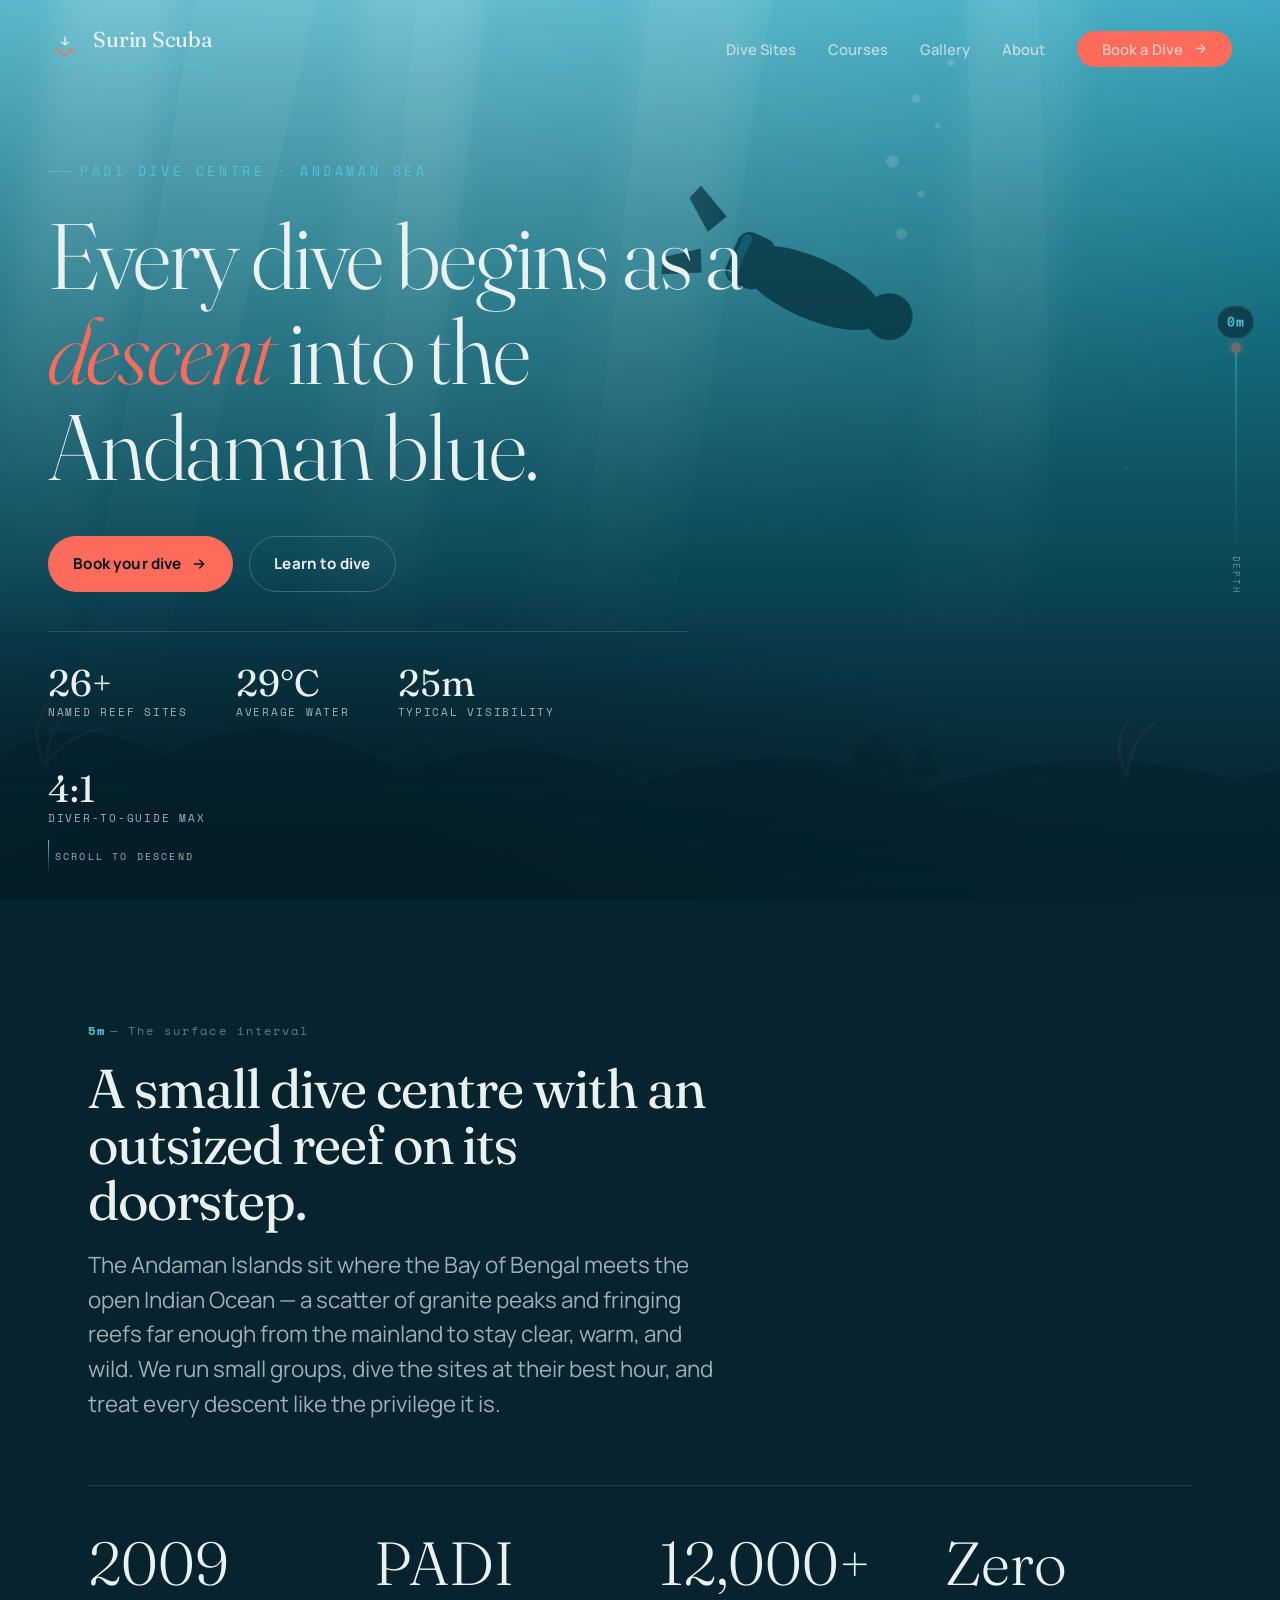
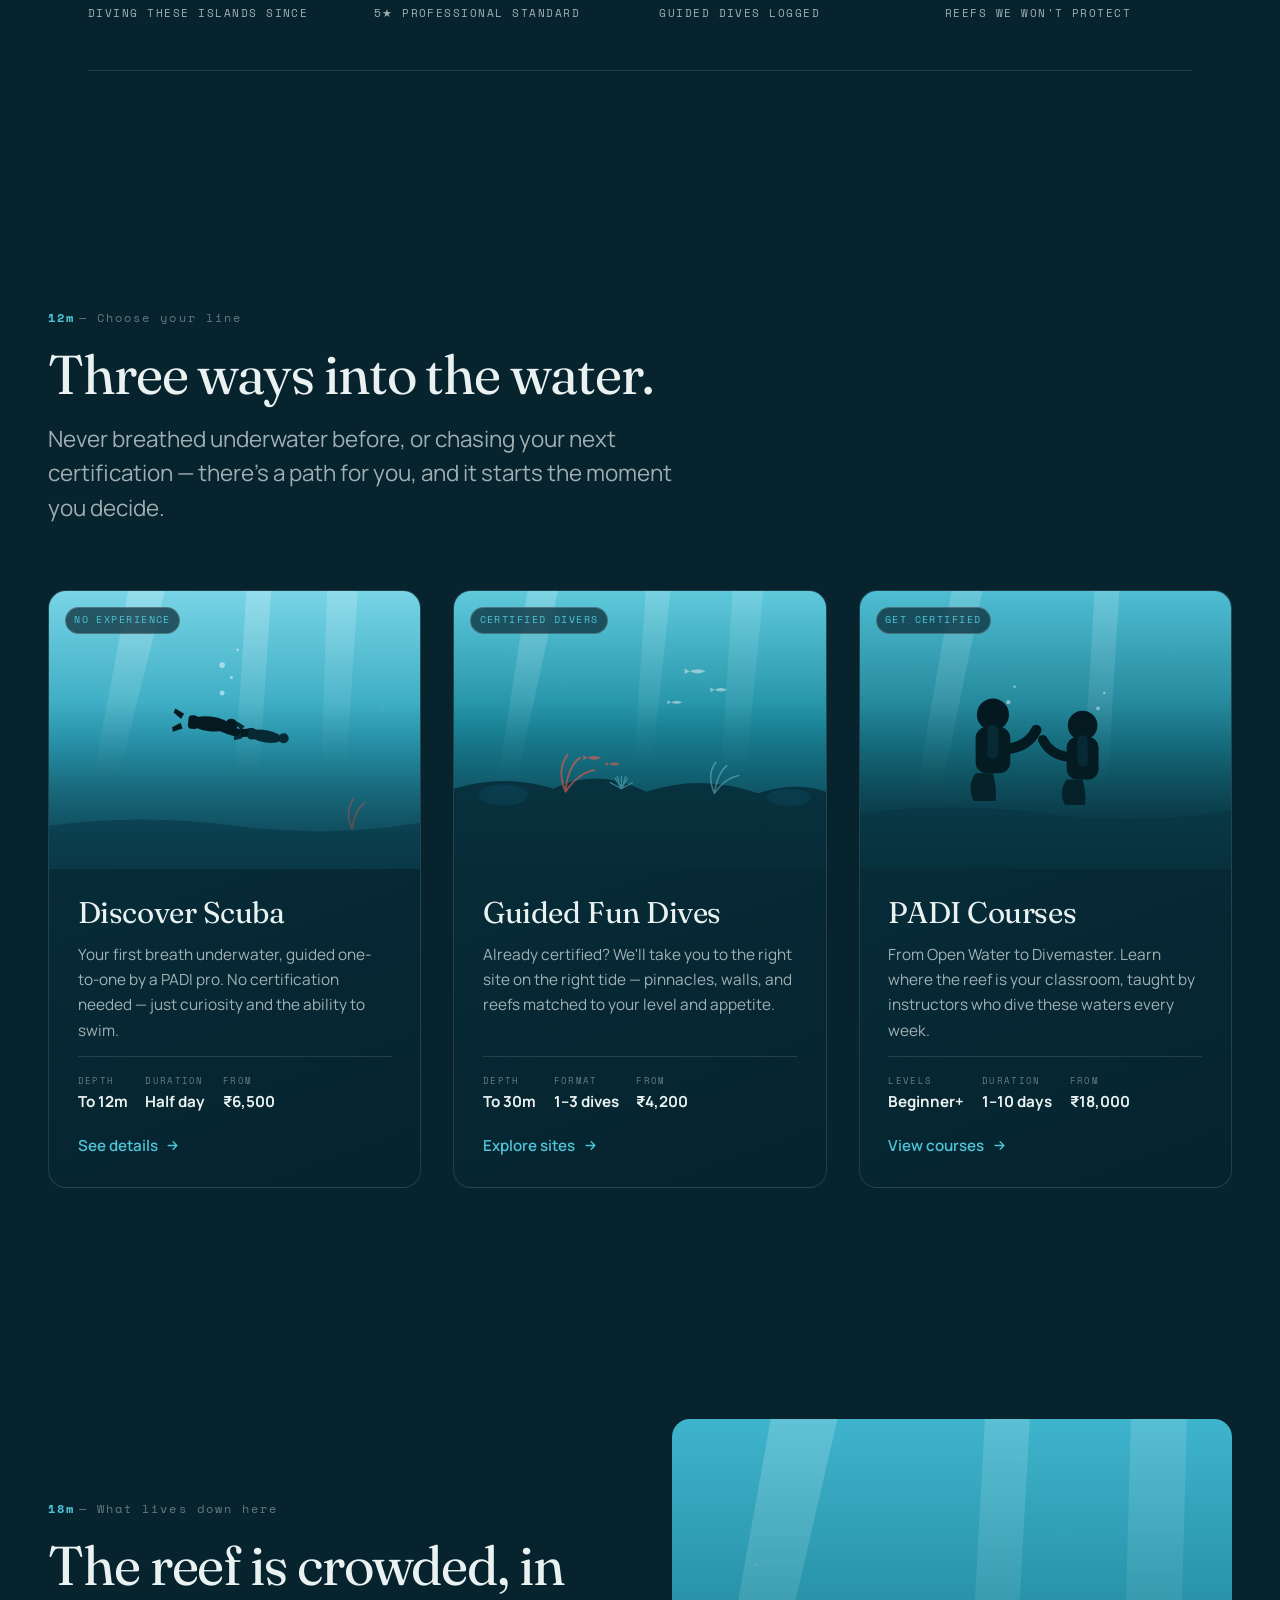
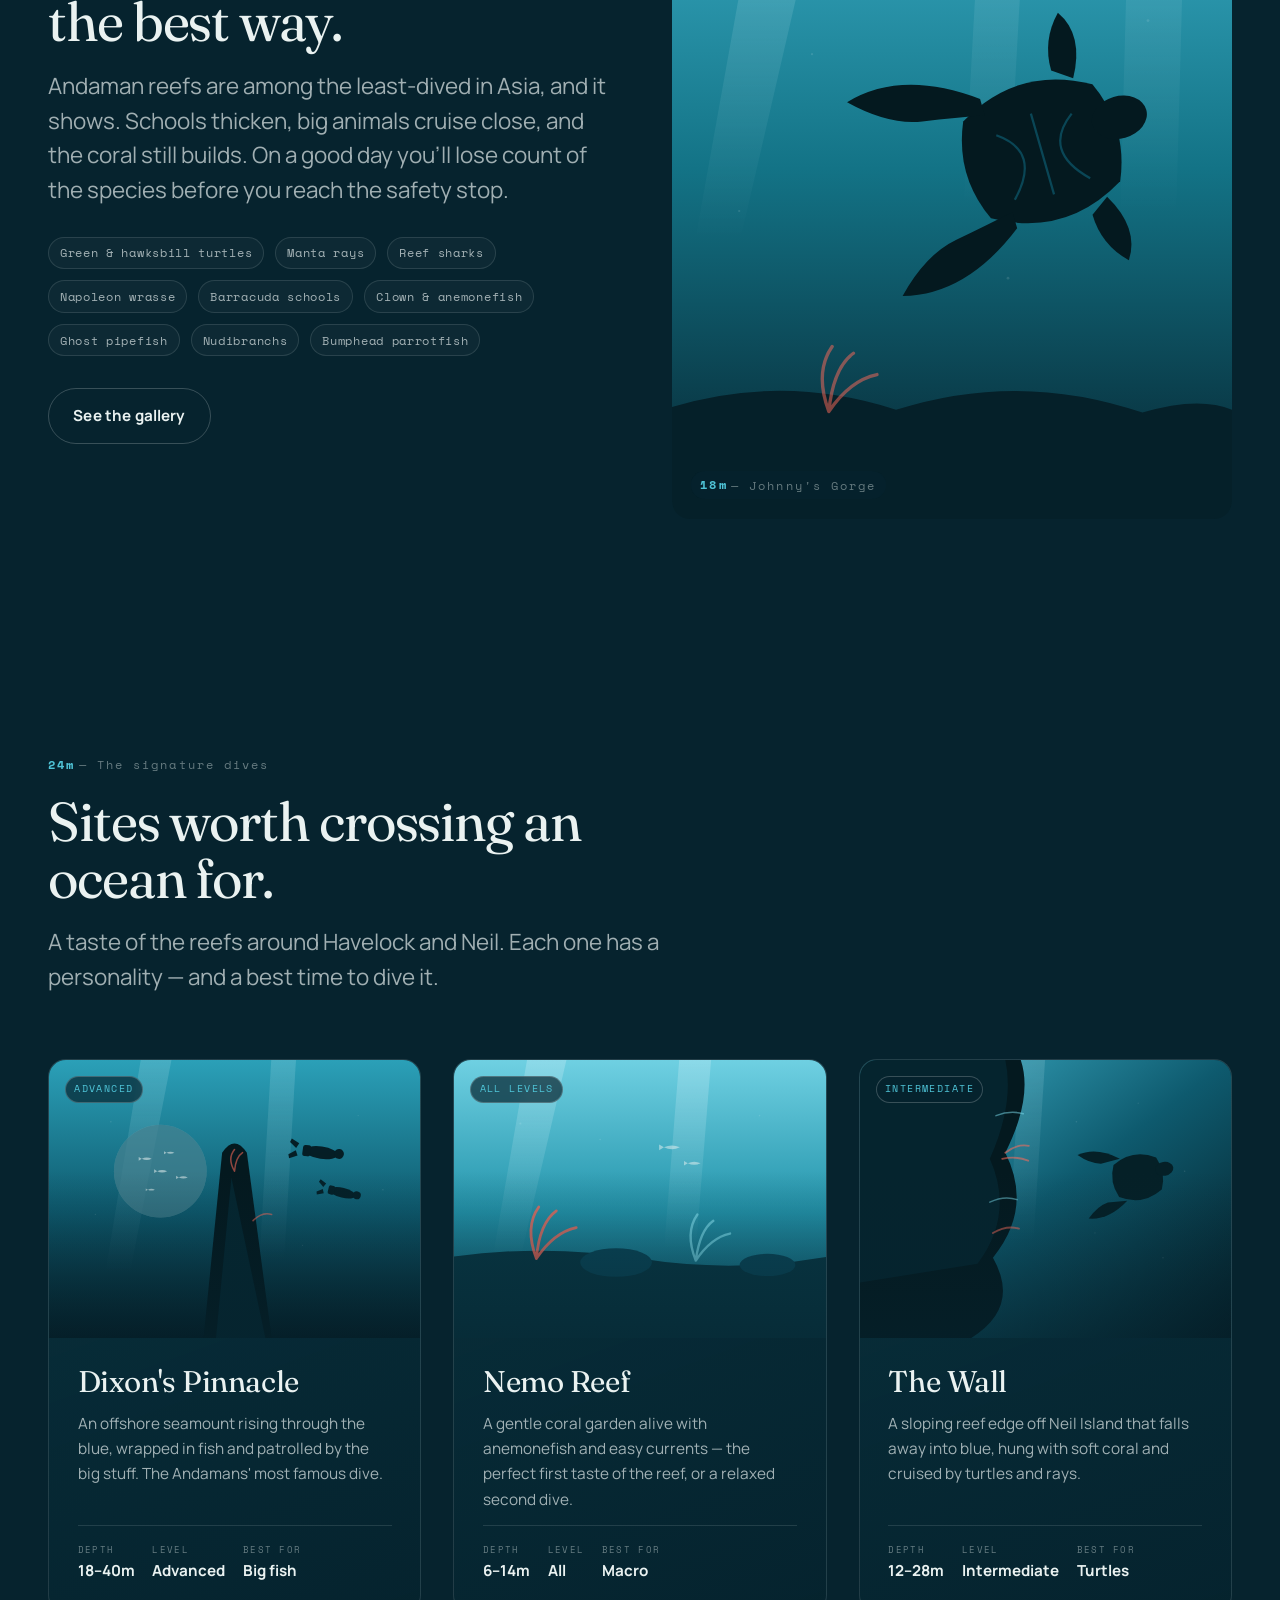
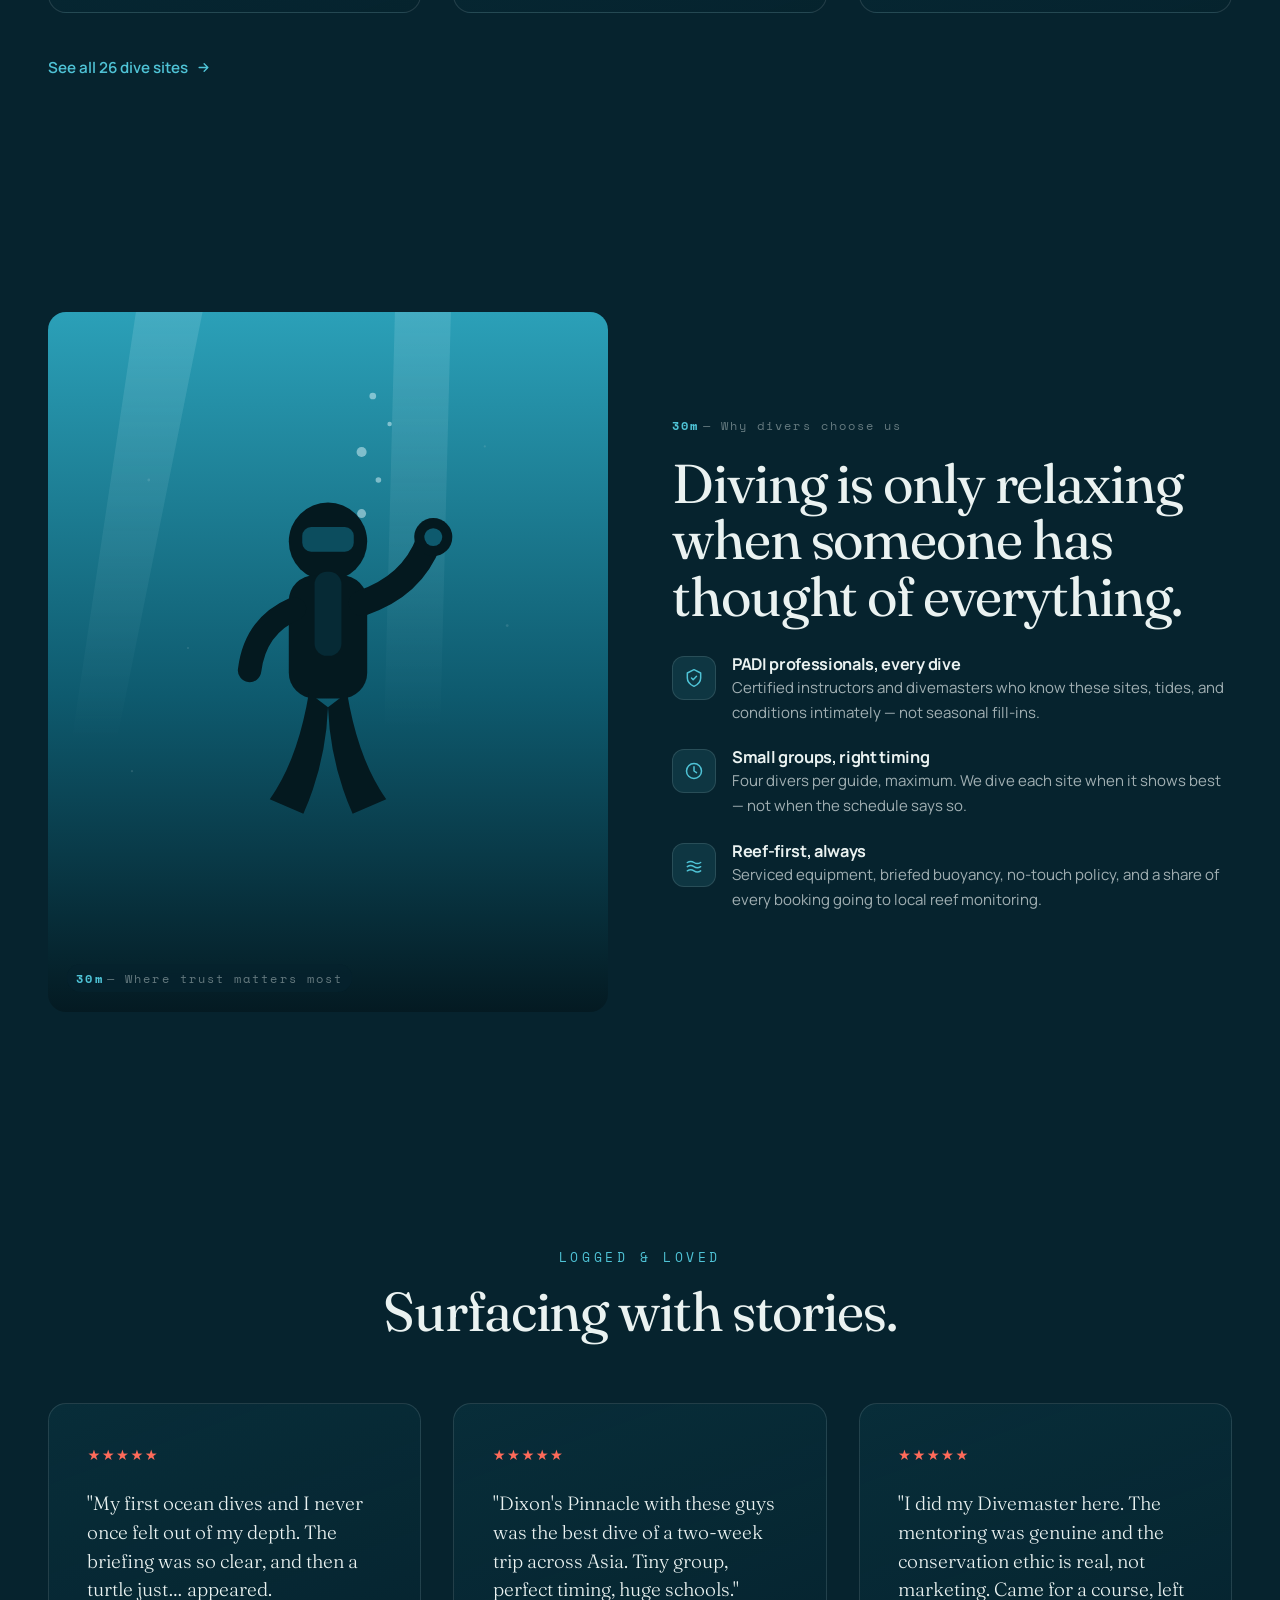
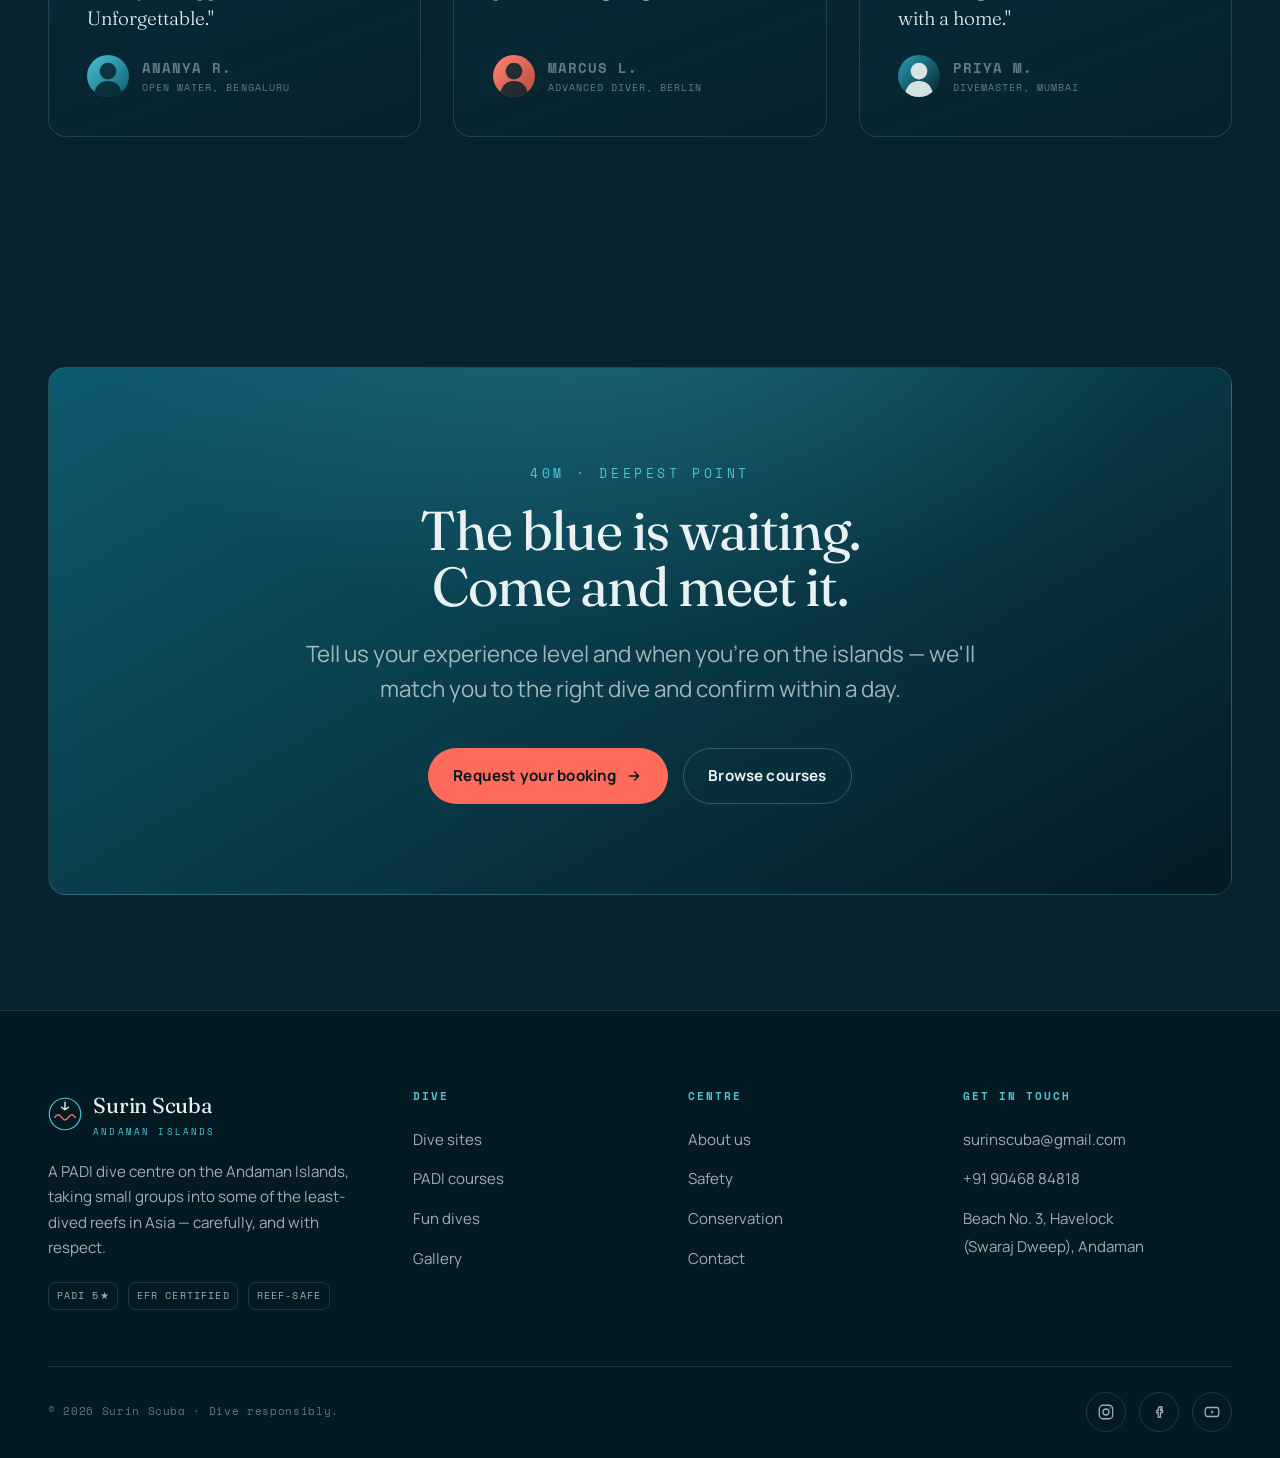
==== commit 7e51e1ee: "Add real contact details (phone + email) Replace placeholder phone/email with the centre's real cont" ====
--- a/index.html
+++ b/index.html
@@ -381,8 +381,8 @@
         <div class="footer__col">
           <h5>Get in touch</h5>
           <ul>
-            <li><a href="mailto:dive@surinscuba.com">dive@surinscuba.com</a></li>
-            <li><a href="tel:+913192000000">+91 3192 000 000</a></li>
+            <li><a href="mailto:surinscuba@gmail.com">surinscuba@gmail.com</a></li>
+            <li><a href="tel:+919046884818">+91 90468 84818</a></li>
             <li><span style="color:var(--ink-soft);font-size:0.94rem;">Beach No. 3, Havelock<br/>(Swaraj Dweep), Andaman</span></li>
           </ul>
         </div>
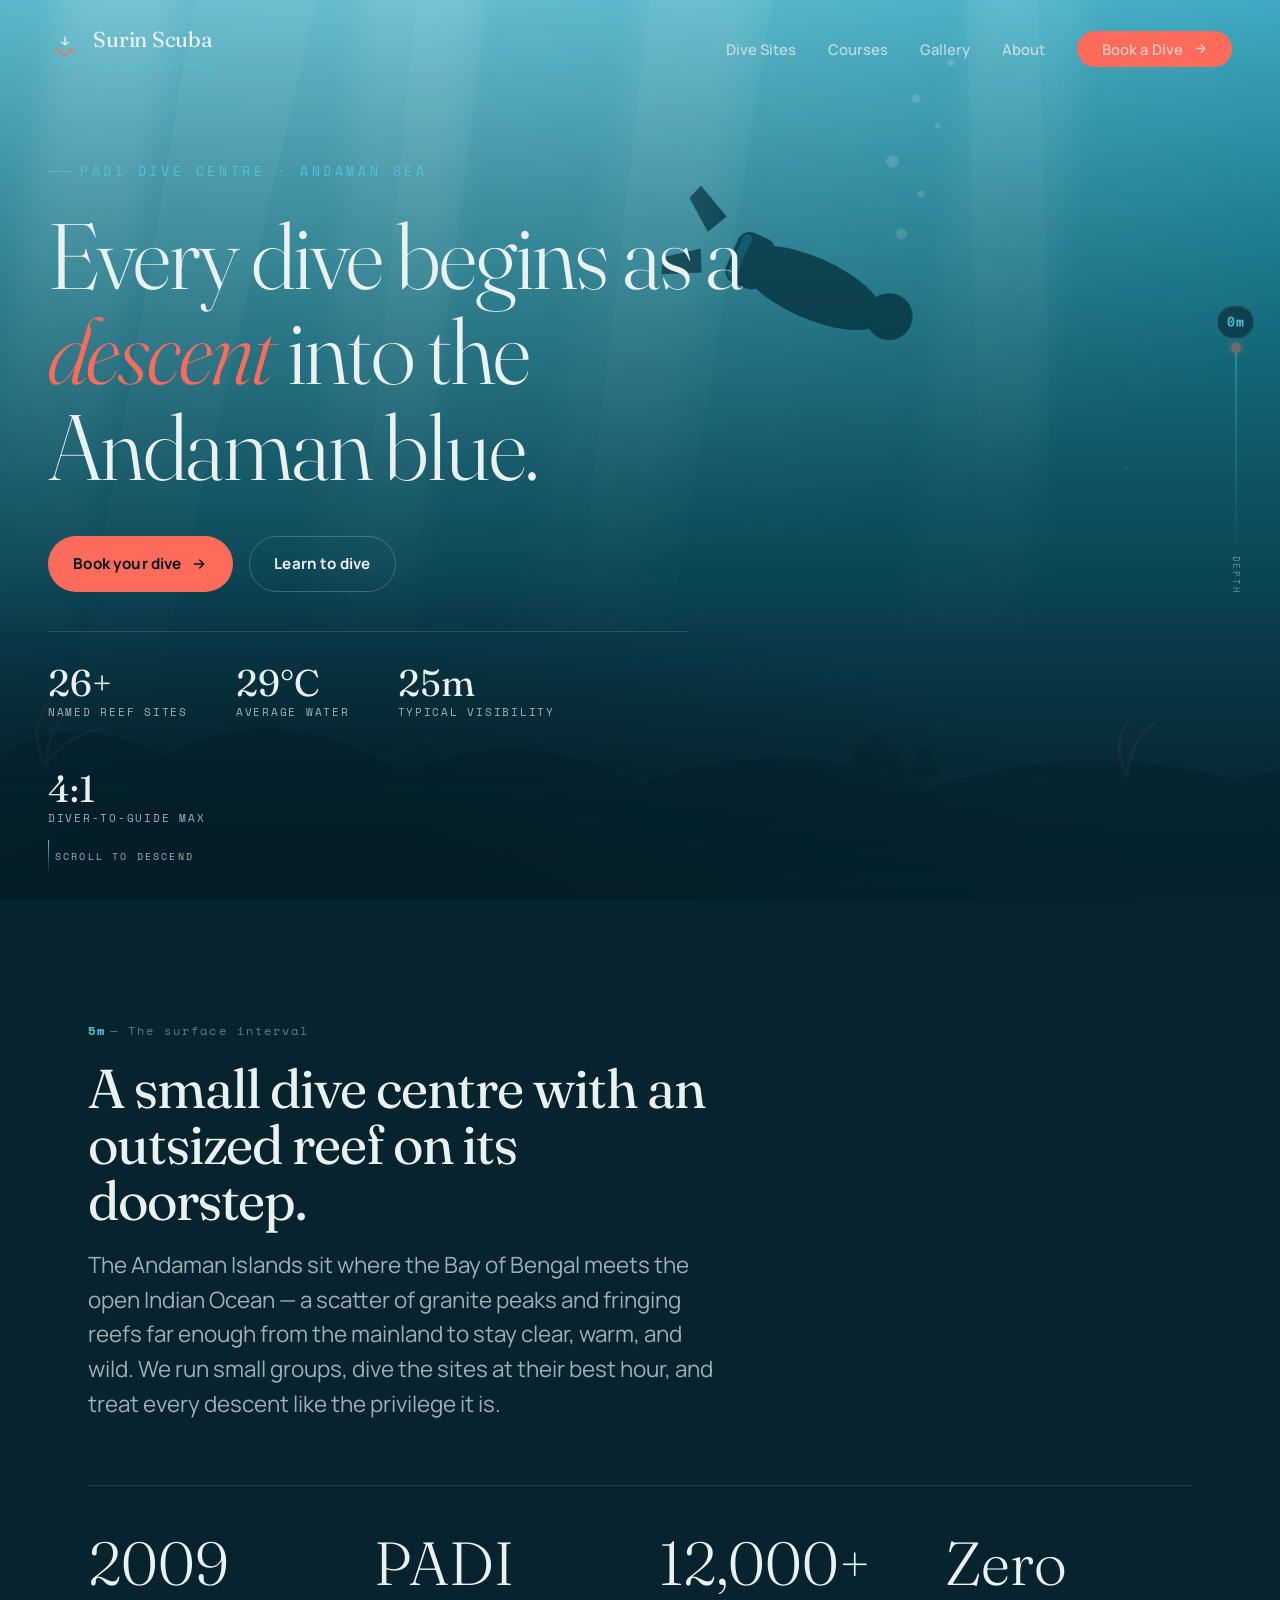
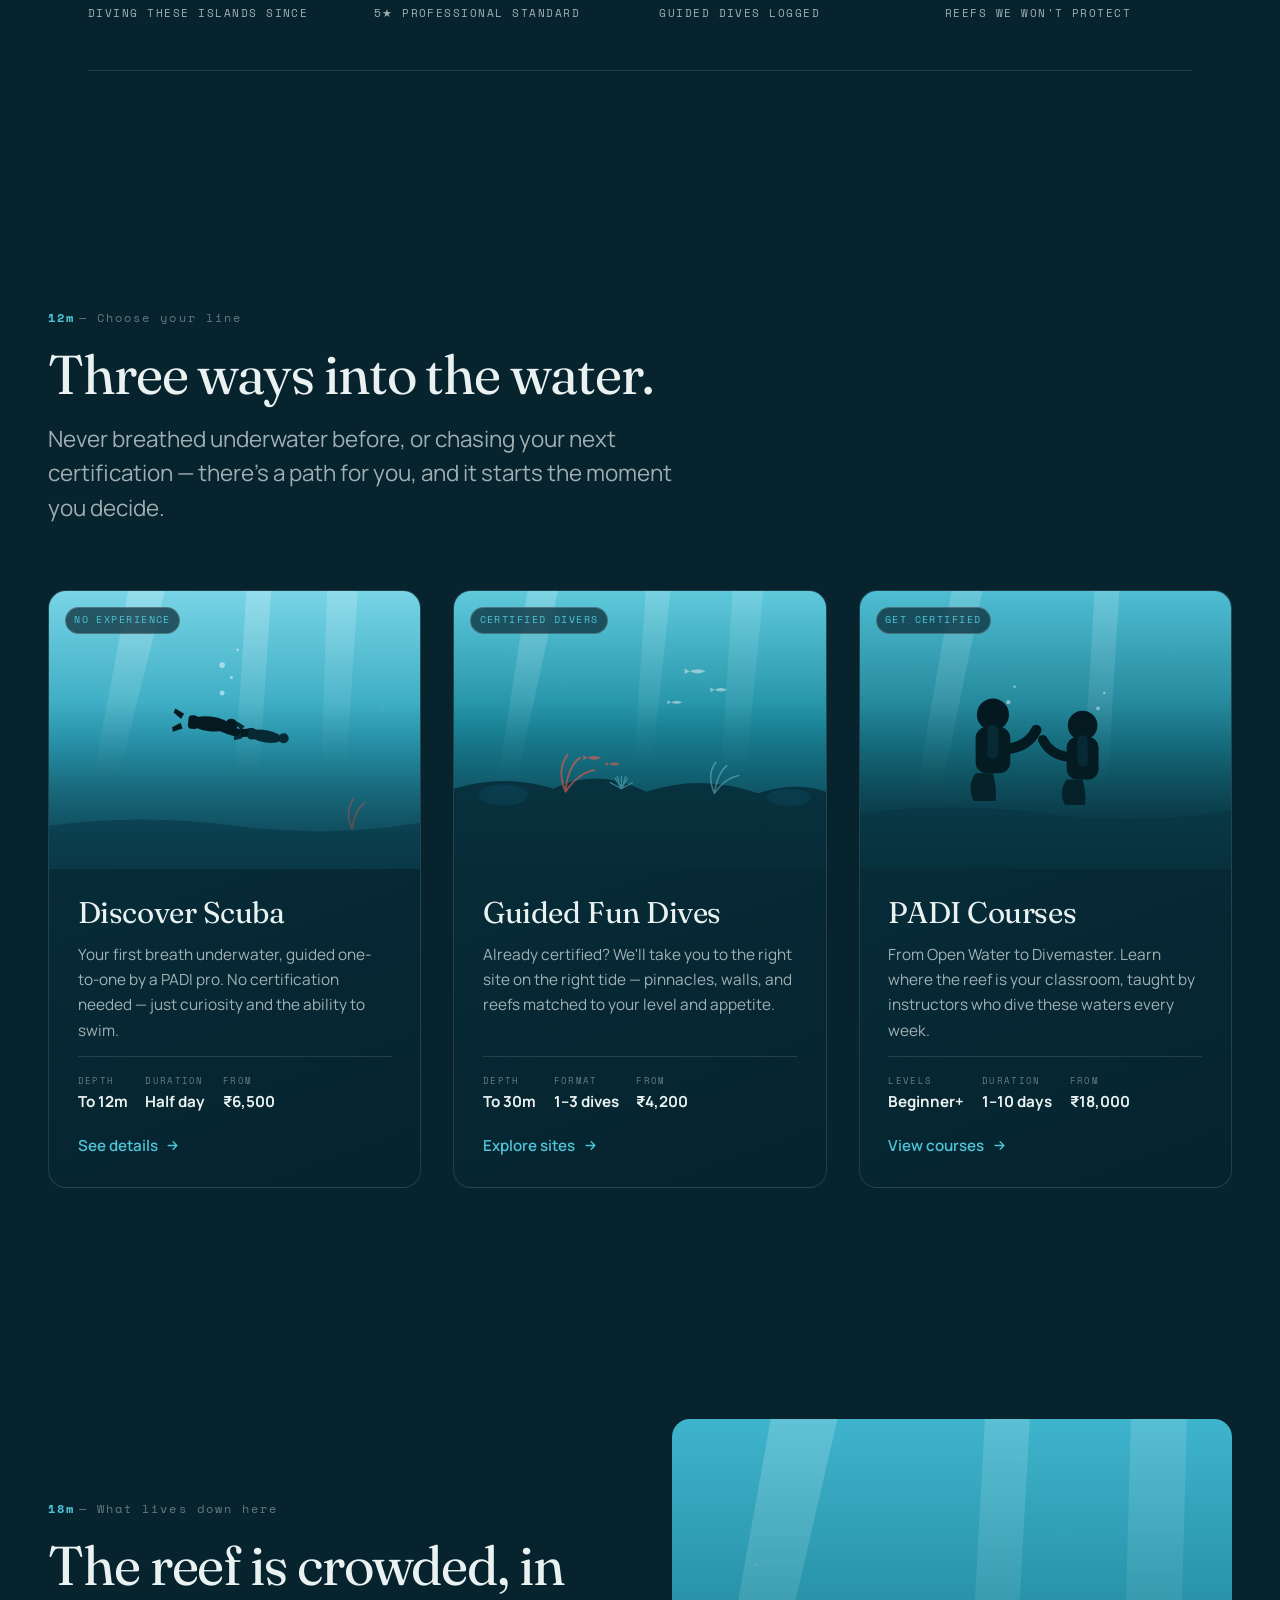
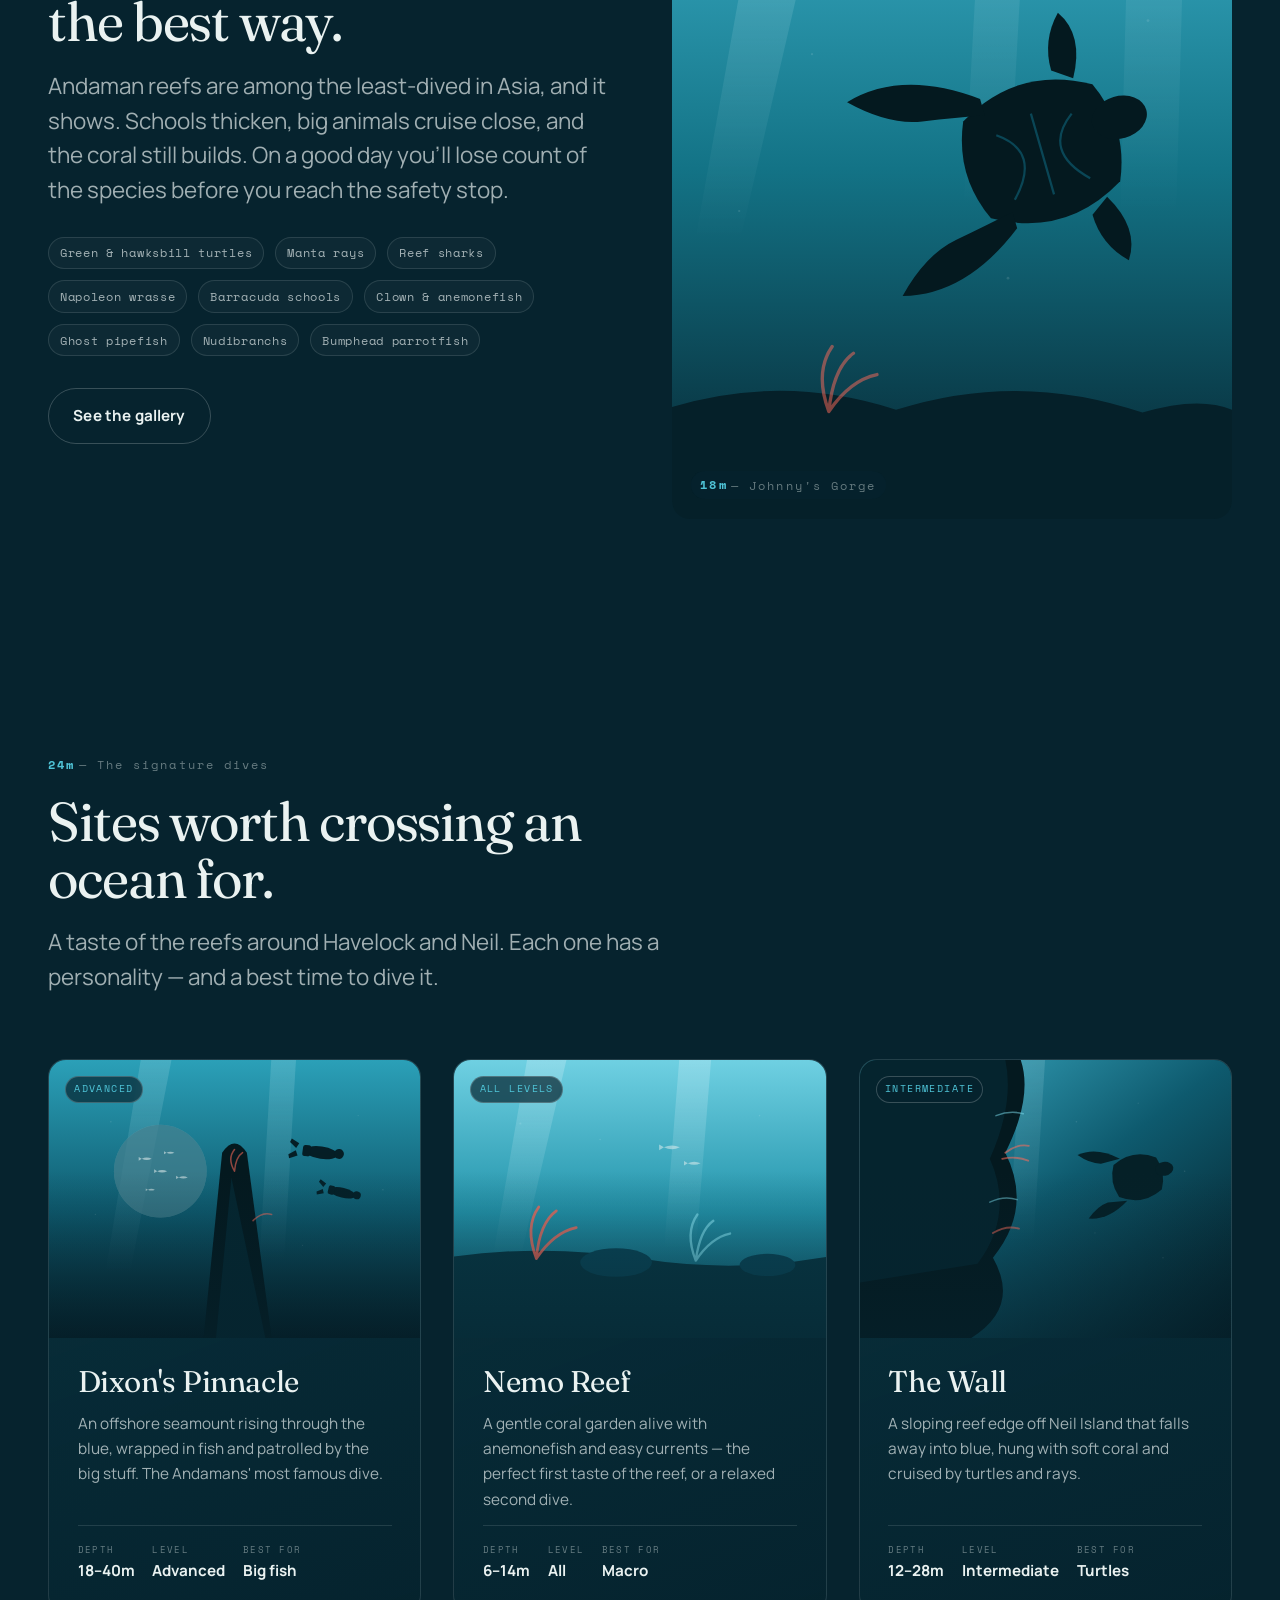
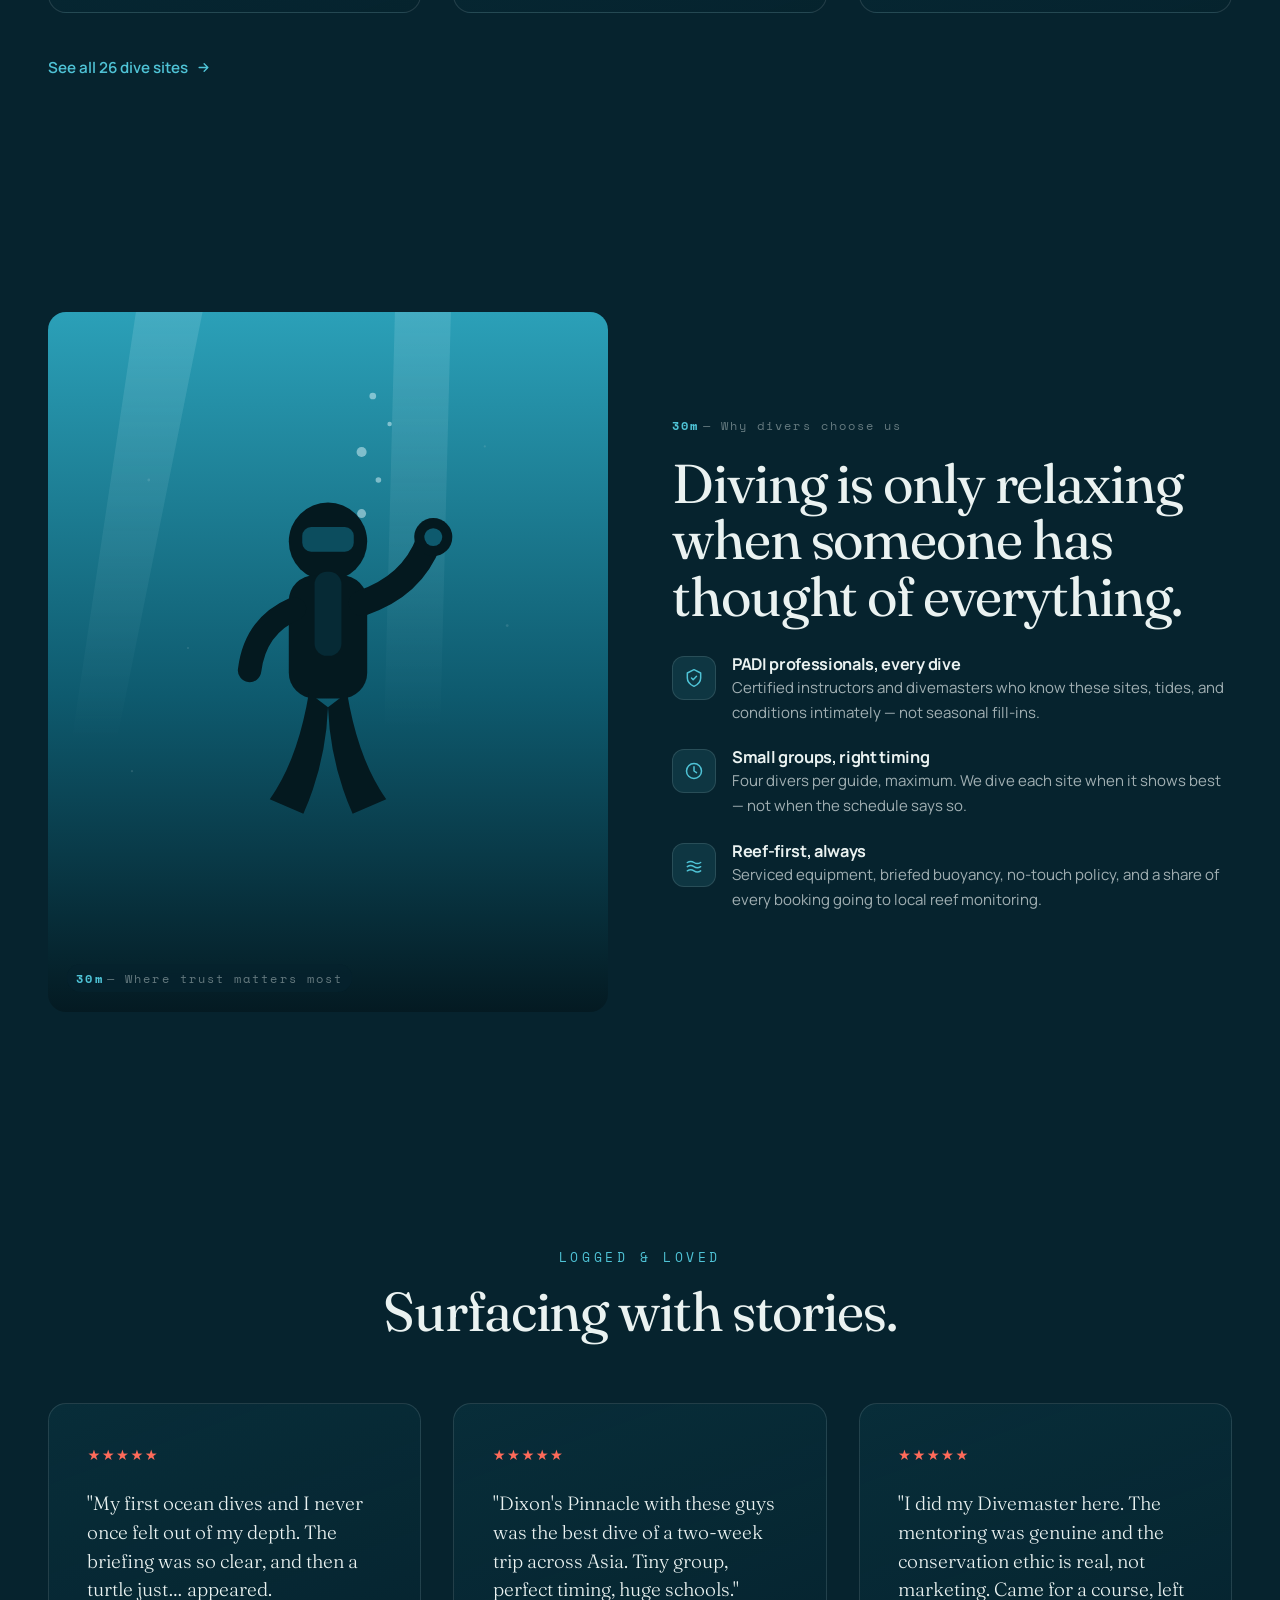
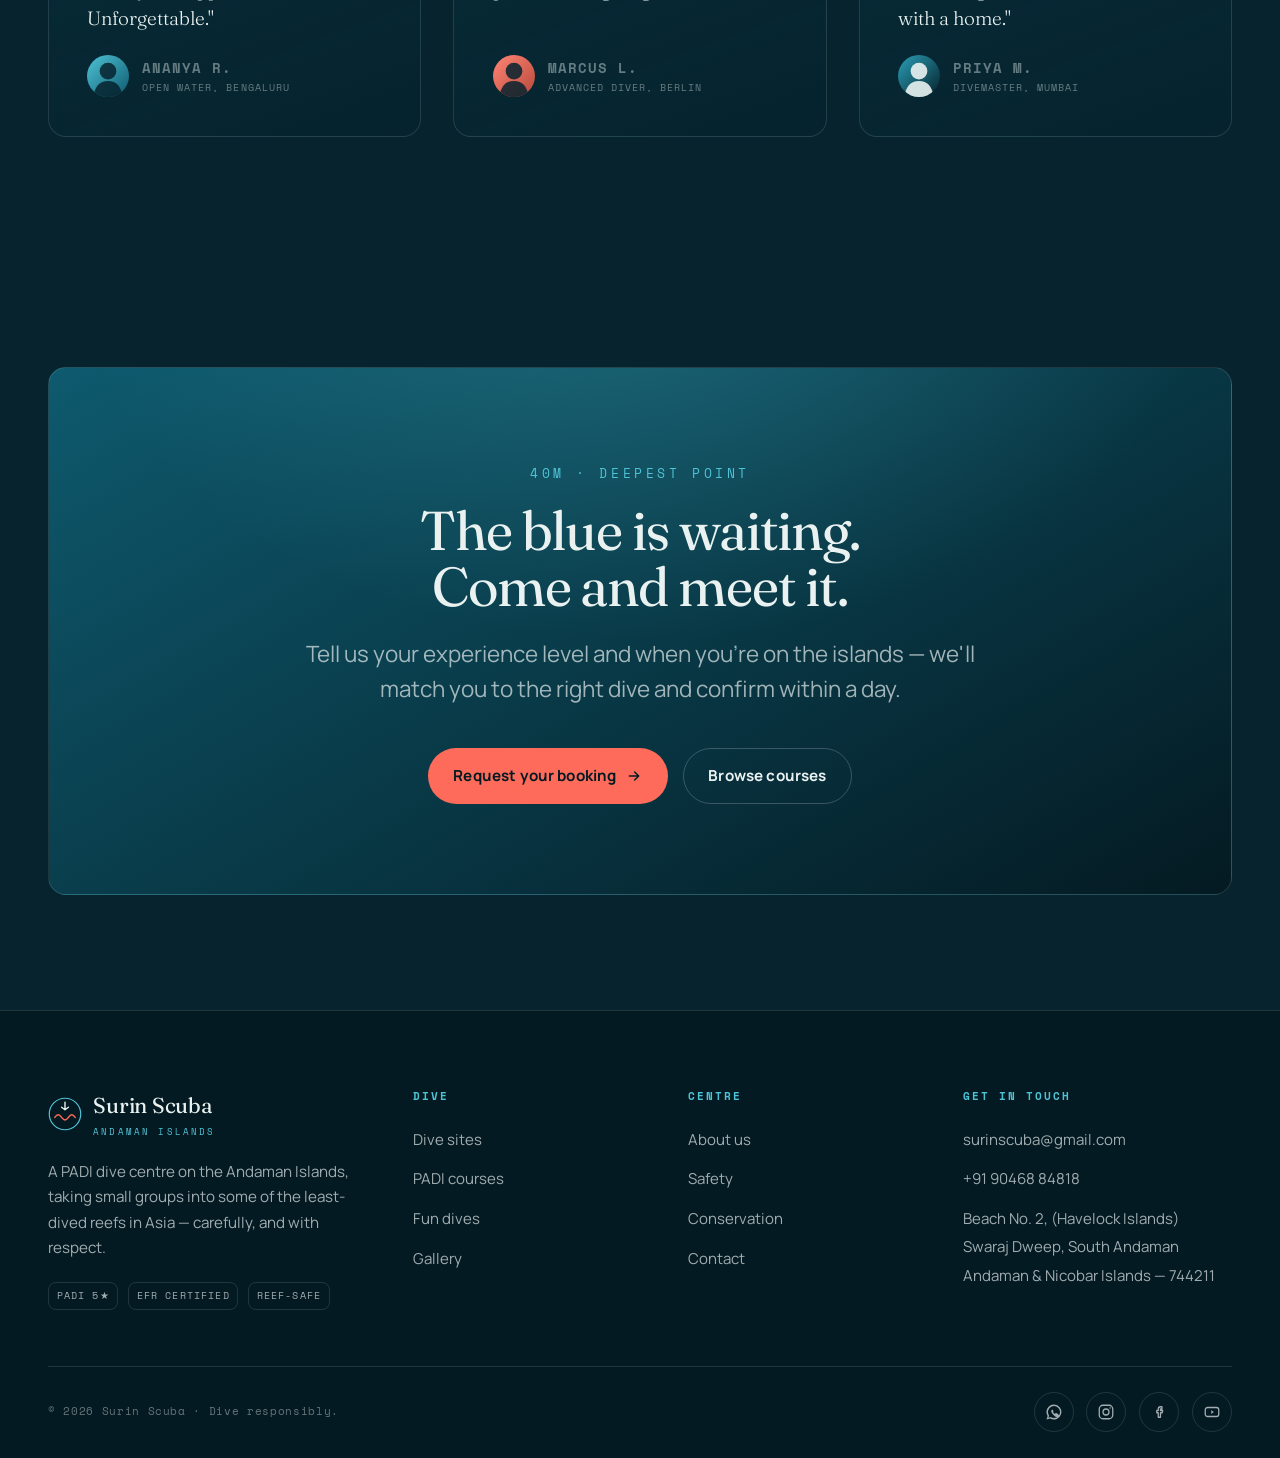
==== commit 090fcb78: "Add real address and WhatsApp links - Set the centre's real address (Beach No. 2, Havelock Islands /" ====
--- a/index.html
+++ b/index.html
@@ -383,13 +383,14 @@
           <ul>
             <li><a href="mailto:surinscuba@gmail.com">surinscuba@gmail.com</a></li>
             <li><a href="tel:+919046884818">+91 90468 84818</a></li>
-            <li><span style="color:var(--ink-soft);font-size:0.94rem;">Beach No. 3, Havelock<br/>(Swaraj Dweep), Andaman</span></li>
+            <li><span style="color:var(--ink-soft);font-size:0.94rem;">Beach No. 2, (Havelock Islands)<br/>Swaraj Dweep, South Andaman<br/>Andaman &amp; Nicobar Islands — 744211</span></li>
           </ul>
         </div>
       </div>
       <div class="footer__bar">
         <p>© <span data-year>2026</span> Surin Scuba · Dive responsibly.</p>
         <div class="footer__social">
+          <a href="https://wa.me/919046884818" aria-label="WhatsApp"><svg width="18" height="18" viewBox="0 0 24 24" fill="currentColor" aria-hidden="true"><path d="M12 2a10 10 0 00-8.5 15.2L2 22l4.9-1.3A10 10 0 1012 2zm0 18a8 8 0 01-4.1-1.1l-.3-.2-2.9.8.8-2.8-.2-.3A8 8 0 1112 20zm4.4-6c-.2-.1-1.4-.7-1.6-.8-.2-.1-.4-.1-.5.1-.2.2-.6.8-.7.9-.1.1-.3.2-.5 0-.9-.4-1.6-.9-2.3-2-.2-.3.2-.3.5-.9.1-.1 0-.3 0-.4-.1-.1-.5-1.2-.7-1.6-.2-.4-.4-.4-.5-.4h-.5c-.2 0-.4.1-.6.3-.7.7-.9 1.6-.6 2.6.4 1.3 1.3 2.4 1.5 2.6.2.2 2.1 3.2 5 4.3 1.8.7 2.4.6 2.9.5.5-.1 1.4-.6 1.6-1.1.2-.5.2-1 .1-1.1 0-.1-.2-.2-.4-.3z"/></svg></a>
           <a href="#" aria-label="Instagram"><svg width="18" height="18" viewBox="0 0 24 24" fill="none" stroke="currentColor" stroke-width="1.7" aria-hidden="true"><rect x="3" y="3" width="18" height="18" rx="5"/><circle cx="12" cy="12" r="4"/><circle cx="17.5" cy="6.5" r="1" fill="currentColor" stroke="none"/></svg></a>
           <a href="#" aria-label="Facebook"><svg width="18" height="18" viewBox="0 0 24 24" fill="none" stroke="currentColor" stroke-width="1.7" aria-hidden="true"><path d="M14 8h2V5h-2c-1.7 0-3 1.3-3 3v2H9v3h2v6h3v-6h2.2l.8-3H14V8z" stroke-linejoin="round"/></svg></a>
           <a href="#" aria-label="YouTube"><svg width="18" height="18" viewBox="0 0 24 24" fill="none" stroke="currentColor" stroke-width="1.7" aria-hidden="true"><rect x="3" y="6" width="18" height="12" rx="3"/><path d="M11 9.5l3.5 2.5L11 14.5v-5z" fill="currentColor" stroke="none"/></svg></a>
